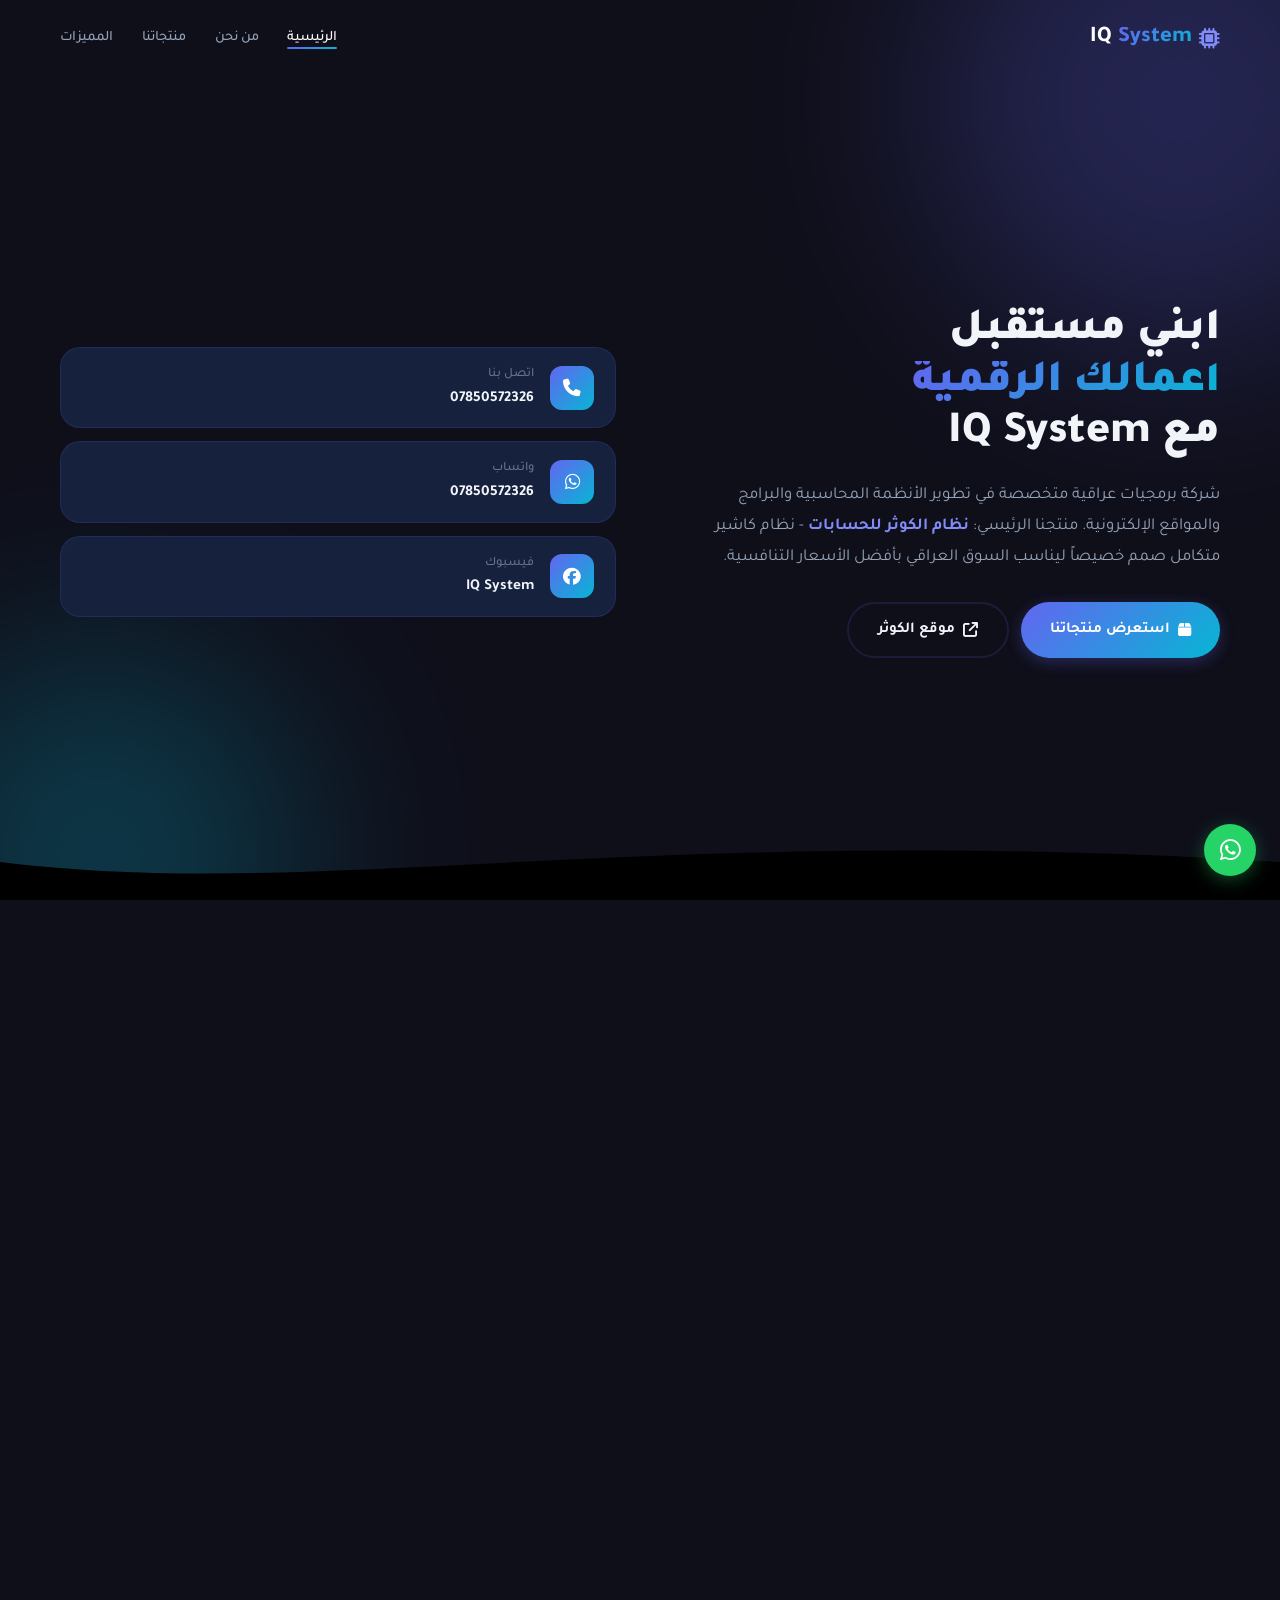
==== index.html @ d5162024 "IQ System - شركة IQ سيستم للبرمجيات | الموقع الرسمي مع SEO متقدم - الصفحة الرئيسية كاملة (HTML/CSS/J" ====
<!DOCTYPE html>
<html lang="ar" dir="rtl">
<head>
    <meta charset="UTF-8">
    <meta http-equiv="X-UA-Compatible" content="IE=edge">
    <meta name="viewport" content="width=device-width, initial-scale=1.0, maximum-scale=5.0, viewport-fit=cover">
    <meta name="theme-color" content="#6366f1">
    <meta name="color-scheme" content="dark">
    <meta name="format-detection" content="telephone=no">
    <meta name="msapplication-TileColor" content="#6366f1">

    <!-- Primary SEO Meta -->
    <title>IQ System - شركة IQ سيستم للبرمجيات | نظام الكوثر للحسابات - أقوى شركة برمجيات في العراق</title>
    <meta name="description" content="IQ System شركة برمجيات عراقية رائدة متخصصة في نظام الكوثر للحسابات - نظام كاشير POS متكامل لإدارة المبيعات والمخازن والحسابات. تصميم مواقع وتطبيقات جوال وأنظمة ERP سحابية بأسعار تنافسية في العراق.">
    <meta name="keywords" content="IQ System, IQ سيستم, نظام الكوثر, الكوثر للحسابات, نظام كاشير, كاشير العراق, برنامج حسابات, برنامج محاسبي, POS العراق, نقاط بيع, شركة برمجيات عراقية, تصميم مواقع العراق, تطبيقات جوال, ERP, نظام مخازن, نظام مبيعات, بغداد, العراق">
    <meta name="author" content="IQ System">
    <meta name="robots" content="index, follow, max-image-preview:large, max-snippet:-1, max-video-preview:-1">
    <meta name="googlebot" content="index, follow, max-snippet:-1, max-image-preview:large, max-video-preview:-1">
    <meta name="bingbot" content="index, follow, max-snippet:-1, max-image-preview:large">
    <meta name="revisit-after" content="7 days">
    <meta name="rating" content="General">
    <meta name="language" content="Arabic">
    <meta name="geo.region" content="IQ-BG">
    <meta name="geo.placename" content="Baghdad">
    <meta name="geo.position" content="33.3152;44.3661">
    <meta name="ICBM" content="33.3152, 44.3661">

    <!-- Canonical & Alternates -->
    <link rel="canonical" href="https://iqsystem.iq/">
    <link rel="alternate" hreflang="ar" href="https://iqsystem.iq/">
    <link rel="alternate" hreflang="ar-IQ" href="https://iqsystem.iq/">
    <link rel="alternate" hreflang="x-default" href="https://iqsystem.iq/">

    <!-- Open Graph / Facebook -->
    <meta property="og:type" content="website">
    <meta property="og:url" content="https://iqsystem.iq/">
    <meta property="og:title" content="IQ System - أقوى شركة برمجيات في العراق | نظام الكوثر للحسابات">
    <meta property="og:description" content="IQ System شركة برمجيات عراقية رائدة. نقدم نظام الكوثر للحسابات - نظام كاشير POS متكامل، تصميم مواقع، تطبيقات جوال، أنظمة ERP سحابية بأفضل الأسعار في العراق.">
    <meta property="og:image" content="https://iqsystem.iq/og-image.jpg">
    <meta property="og:image:width" content="1200">
    <meta property="og:image:height" content="630">
    <meta property="og:image:alt" content="IQ System - شركة برمجيات عراقية | نظام الكوثر للحسابات">
    <meta property="og:image:type" content="image/jpeg">
    <meta property="og:site_name" content="IQ System">
    <meta property="og:locale" content="ar_AR">
    <meta property="og:locale:alternate" content="en_US">
    <meta property="article:publisher" content="https://www.facebook.com/profile.php?id=61586083632353">
    <meta property="fb:app_id" content="61586083632353">

    <!-- Twitter Card -->
    <meta name="twitter:card" content="summary_large_image">
    <meta name="twitter:site" content="@IQSystemIQ">
    <meta name="twitter:creator" content="@IQSystemIQ">
    <meta name="twitter:title" content="IQ System - أقوى شركة برمجيات في العراق | نظام الكوثر">
    <meta name="twitter:description" content="IQ System - نظام الكوثر للحسابات، كاشير POS، تصميم مواقع، تطبيقات جوال، ERP سحابية. أفضل الأسعار في العراق.">
    <meta name="twitter:image" content="https://iqsystem.iq/og-image.jpg">
    <meta name="twitter:image:alt" content="IQ System - شركة برمجيات عراقية">

    <!-- Favicon -->
    <link rel="icon" type="image/svg+xml" href="data:image/svg+xml,%3Csvg xmlns='http://www.w3.org/2000/svg' viewBox='0 0 100 100'%3E%3Crect width='100' height='100' rx='20' fill='%236366f1'/%3E%3Ctext x='50' y='68' text-anchor='middle' fill='white' font-family='sans-serif' font-weight='bold' font-size='50'%3EIQ%3C/text%3E%3C/svg%3E">
    <link rel="apple-touch-icon" sizes="180x180" href="data:image/svg+xml,%3Csvg xmlns='http://www.w3.org/2000/svg' viewBox='0 0 100 100'%3E%3Crect width='100' height='100' rx='20' fill='%236366f1'/%3E%3Ctext x='50' y='68' text-anchor='middle' fill='white' font-family='sans-serif' font-weight='bold' font-size='50'%3EIQ%3C/text%3E%3C/svg%3E">
    <link rel="mask-icon" href="data:image/svg+xml,%3Csvg xmlns='http://www.w3.org/2000/svg' viewBox='0 0 100 100'%3E%3Crect width='100' height='100' rx='20' fill='%236366f1'/%3E%3Ctext x='50' y='68' text-anchor='middle' fill='white' font-family='sans-serif' font-weight='bold' font-size='50'%3EIQ%3C/text%3E%3C/svg%3E" color="#6366f1">

    <!-- Web App Manifest -->
    <link rel="manifest" href="/manifest.json">

    <!-- DNS Prefetch & Preconnect -->
    <link rel="dns-prefetch" href="//fonts.googleapis.com">
    <link rel="dns-prefetch" href="//fonts.gstatic.com">
    <link rel="dns-prefetch" href="//cdnjs.cloudflare.com">
    <link rel="dns-prefetch" href="//al-kother.netlify.app">
    <link rel="preconnect" href="https://fonts.googleapis.com">
    <link rel="preconnect" href="https://fonts.gstatic.com" crossorigin>
    <link rel="preconnect" href="https://cdnjs.cloudflare.com" crossorigin>

    <!-- Stylesheets -->
    <link rel="stylesheet" href="style.css">
    <link rel="preload" as="style" href="https://fonts.googleapis.com/css2?family=Tajawal:wght@400;500;700;800;900&display=swap" onload="this.onload=null;this.rel='stylesheet'">
    <noscript><link href="https://fonts.googleapis.com/css2?family=Tajawal:wght@400;500;700;800;900&display=swap" rel="stylesheet"></noscript>
    <link rel="stylesheet" href="https://cdnjs.cloudflare.com/ajax/libs/font-awesome/6.5.1/css/all.min.css" media="print" onload="this.media='all';this.onload=null">
    <noscript><link rel="stylesheet" href="https://cdnjs.cloudflare.com/ajax/libs/font-awesome/6.5.1/css/all.min.css"></noscript>

    <!-- JSON-LD Structured Data -->
    <script type="application/ld+json">
    {
      "@context": "https://schema.org",
      "@graph": [
        {
          "@type": "Organization",
          "@id": "https://iqsystem.iq/#organization",
          "name": "IQ System",
          "alternateName": ["IQ سيستم", "IQ System Iraq"],
          "url": "https://iqsystem.iq/",
          "logo": {
            "@type": "ImageObject",
            "url": "https://iqsystem.iq/logo.png",
            "width": 512,
            "height": 512
          },
          "description": "شركة برمجيات عراقية رائدة متخصصة في نظام الكوثر للحسابات - نظام كاشير POS متكامل وتصميم المواقع والتطبيقات وأنظمة ERP السحابية.",
          "foundingDate": "2016",
          "founders": [{"@type": "Person", "name": "IQ System Team"}],
          "address": {
            "@type": "PostalAddress",
            "addressLocality": "بغداد",
            "addressRegion": "المنصور",
            "addressCountry": "IQ"
          },
          "contactPoint": [
            {
              "@type": "ContactPoint",
              "telephone": "+9647850572326",
              "contactType": "sales",
              "areaServed": "IQ",
              "availableLanguage": ["Arabic"]
            },
            {
              "@type": "ContactPoint",
              "telephone": "+9647850572326",
              "contactType": "customer service",
              "contactOption": "TollFree",
              "areaServed": "IQ",
              "availableLanguage": ["Arabic"]
            },
            {
              "@type": "ContactPoint",
              "telephone": "+9647850572326",
              "contactType": "technical support",
              "areaServed": "IQ",
              "availableLanguage": ["Arabic"],
              "hoursAvailable": {
                "@type": "OpeningHoursSpecification",
                "dayOfWeek": ["Saturday","Sunday","Monday","Tuesday","Wednesday","Thursday"],
                "opens": "00:00",
                "closes": "23:59"
              }
            }
          ],
          "sameAs": [
            "https://www.facebook.com/profile.php?id=61586083632353",
            "https://wa.me/9647850572326",
            "https://al-kother.netlify.app"
          ]
        },
        {
          "@type": "WebSite",
          "@id": "https://iqsystem.iq/#website",
          "url": "https://iqsystem.iq/",
          "name": "IQ System - شركة IQ سيستم للبرمجيات",
          "description": "أقوى شركة برمجيات في العراق - نظام الكوثر للحسابات",
          "publisher": {"@id": "https://iqsystem.iq/#organization"},
          "inLanguage": "ar",
          "potentialAction": {
            "@type": "SearchAction",
            "target": {
              "@type": "EntryPoint",
              "urlTemplate": "https://iqsystem.iq/search?q={search_term_string}"
            },
            "query-input": "required name=search_term_string"
          }
        },
        {
          "@type": "WebPage",
          "@id": "https://iqsystem.iq/#webpage",
          "url": "https://iqsystem.iq/",
          "name": "IQ System - الصفحة الرئيسية | نظام الكوثر للحسابات",
          "description": "الصفحة الرئيسية لشركة IQ System - شركة برمجيات عراقية رائدة تقدم نظام الكوثر للحسابات وخدمات تصميم المواقع والتطبيقات.",
          "inLanguage": "ar",
          "isPartOf": {"@id": "https://iqsystem.iq/#website"},
          "about": {"@id": "https://iqsystem.iq/#organization"},
          "datePublished": "2024-01-01",
          "dateModified": "2026-05-06",
          "breadcrumb": {"@id": "https://iqsystem.iq/#breadcrumb"}
        },
        {
          "@type": "BreadcrumbList",
          "@id": "https://iqsystem.iq/#breadcrumb",
          "itemListElement": [
            {
              "@type": "ListItem",
              "position": 1,
              "name": "الرئيسية",
              "item": "https://iqsystem.iq/"
            }
          ]
        },
        {
          "@type": "SoftwareApplication",
          "@id": "https://iqsystem.iq/#al-kawthar",
          "name": "نظام الكوثر للحسابات",
          "alternateName": ["Al-Kawthar Accounting System", "الكوثر"],
          "applicationCategory": "BusinessApplication",
          "operatingSystem": "Windows, Android, iOS, Web",
          "offers": {
            "@type": "Offer",
            "price": "0",
            "priceCurrency": "USD",
            "description": "اتصل بنا للحصول على عرض سعر مخصص",
            "availability": "https://schema.org/InStock"
          },
          "description": "نظام كاشير POS عملاق ومتكامل لإدارة الحسابات والمبيعات والمشتريات والمخازن. صمم بأحدث التقنيات ليناسب جميع أنواع الأنشطة التجارية في العراق.",
          "url": "https://al-kother.netlify.app",
          "provider": {"@id": "https://iqsystem.iq/#organization"},
          "featureList": [
            "إدارة المبيعات ونقاط البيع POS",
            "إدارة المخازن والمستودعات",
            "الحسابات العامة والأستاذ العام",
            "إدارة المشتريات والموردين",
            "تقارير مالية شاملة وتصدير PDF/Excel",
            "إدارة العملاء والموردين CRM",
            "دعم الباركود والموازين الإلكترونية",
            "العمل بدون إنترنت مع مزامنة تلقائية",
            "دعم الأجهزة اللوحية والكاشير التقليدي",
            "دعم الفروع المتعددة والربط السحابي"
          ]
        },
        {
          "@type": "FAQPage",
          "mainEntity": [
            {
              "@type": "Question",
              "name": "ما هو نظام الكوثر للحسابات؟",
              "acceptedAnswer": {
                "@type": "Answer",
                "text": "نظام الكوثر للحسابات هو نظام كاشير POS عملاق ومتكامل من تطوير شركة IQ System العراقية. يدير المبيعات والمشتريات والمخازن والحسابات العامة مع دعم الباركود والموازين الإلكترونية والعمل بدون إنترنت."
              }
            },
            {
              "@type": "Question",
              "name": "هل نظام الكوثر مناسب للسوق العراقي؟",
              "acceptedAnswer": {
                "@type": "Answer",
                "text": "نعم، نظام الكوثر صمم خصيصاً لتلبية احتياجات السوق العراقي بجميع فئاته وبأسعار تنافسية مناسبة جداً مقارنة بالأنظمة الأخرى. يدعم اللغة العربية بالكامل ويتوافق مع المتطلبات المحاسبية والضريبية في العراق."
              }
            },
            {
              "@type": "Question",
              "name": "هل يمكن استخدام نظام الكوثر بدون إنترنت؟",
              "acceptedAnswer": {
                "@type": "Answer",
                "text": "نعم، نظام الكوثر يعمل بشكل كامل بدون اتصال بالإنترنت. عند توفر الاتصال، تتم المزامنة تلقائياً مع الفروع الأخرى والسحابة لضمان تحديث البيانات بشكل دائم."
              }
            },
            {
              "@type": "Question",
              "name": "ما هي أسعار أنظمة IQ System؟",
              "acceptedAnswer": {
                "@type": "Answer",
                "text": "تتميز IQ System بتقديم أفضل الأسعار التنافسية في السوق العراقي دون مبالغة. للحصول على عرض سعر مخصص يناسب احتياجات عملك، يمكنك التواصل معنا عبر واتساب على الرقم 07850572326."
              }
            },
            {
              "@type": "Question",
              "name": "ما هي الخدمات التي تقدمها IQ System؟",
              "acceptedAnswer": {
                "@type": "Answer",
                "text": "تقدم IQ System: نظام الكوثر للحسابات (كاشير POS)، تصميم وتطوير المواقع الإلكترونية، تطبيقات الجوال (Android و iOS)، الأنظمة السحابية، أنظمة ERP المخصصة للشركات."
              }
            },
            {
              "@type": "Question",
              "name": "هل تقدم IQ System دعماً فنياً؟",
              "acceptedAnswer": {
                "@type": "Answer",
                "text": "نعم، نوفر دعماً فنياً على مدار الساعة طوال أيام الأسبوع. فريق الدعم الفني متواجد لحل أي مشكلة تواجهك. يمكنك التواصل عبر واتساب أو فيسبوك."
              }
            }
          ]
        }
      ]
    }
    </script>

    <!-- Preload Critical Assets -->
    <link rel="preload" as="script" href="script.js">
</head>
<body>

    <!-- Header & Navigation -->
    <header class="header" id="header">
        <nav class="nav container">
            <a href="#" class="nav__logo">
                <i class="fa-solid fa-microchip"></i>
                <span>IQ <span class="text-gradient">System</span></span>
            </a>
            <ul class="nav__list" id="navList">
                <li class="nav__item"><a href="#home" class="nav__link active">الرئيسية</a></li>
                <li class="nav__item"><a href="#about" class="nav__link">من نحن</a></li>
                <li class="nav__item"><a href="#products" class="nav__link">منتجاتنا</a></li>
                <li class="nav__item"><a href="#features" class="nav__link">المميزات</a></li>
            </ul>
            <button class="nav__toggle" id="navToggle" aria-label="القائمة">
                <i class="fa-solid fa-bars"></i>
            </button>
        </nav>
    </header>

    <main>
        <!-- Hero Section -->
        <section class="hero" id="home">
            <div class="hero__bg">
                <div class="hero__glow hero__glow--1"></div>
                <div class="hero__glow hero__glow--2"></div>
            </div>
            <div class="hero__container container">
                <div class="hero__content">
                    <h1 class="hero__title">
                        ابني مستقبل<br>
                        <span class="text-gradient">أعمالك الرقمية</span><br>
                        مع IQ System
                    </h1>
                    <p class="hero__description">
                        شركة برمجيات عراقية متخصصة في تطوير الأنظمة المحاسبية والبرامج والمواقع الإلكترونية.
                        منتجنا الرئيسي: <strong>نظام الكوثر للحسابات</strong> - نظام كاشير متكامل
                        صمم خصيصاً ليناسب السوق العراقي بأفضل الأسعار التنافسية.
                    </p>
                    <div class="hero__btns">
                        <a href="#products" class="btn btn--primary">
                            <i class="fa-solid fa-box"></i> استعرض منتجاتنا
                        </a>
                        <a href="https://al-kother.netlify.app" target="_blank" class="btn btn--outline">
                            <i class="fa-solid fa-arrow-up-right-from-square"></i> موقع الكوثر
                        </a>
                    </div>
                </div>
                <div class="hero__image">
                    <div class="hero__contact-cards">
                        <div class="hero__contact-card">
                            <i class="fa-solid fa-phone"></i>
                            <div>
                                <strong>اتصل بنا</strong>
                                <span>07850572326</span>
                            </div>
                        </div>
                        <div class="hero__contact-card">
                            <i class="fa-brands fa-whatsapp"></i>
                            <div>
                                <strong>واتساب</strong>
                                <span>07850572326</span>
                            </div>
                        </div>
                        <div class="hero__contact-card">
                            <i class="fa-brands fa-facebook"></i>
                            <div>
                                <strong>فيسبوك</strong>
                                <span>IQ System</span>
                            </div>
                        </div>
                    </div>
                </div>
            </div>
            <div class="hero__wave">
                <svg viewBox="0 0 1440 120" preserveAspectRatio="none">
                    <path fill="var(--bg-color)" d="M0,60 C360,120 720,0 1440,60 L1440,120 L0,120 Z"></path>
                </svg>
            </div>
        </section>

        <!-- About Section -->
        <section class="about section" id="about">
            <div class="container">
                <div class="section__header">
                    <span class="section__tag">من نحن</span>
                    <h2 class="section__title">شركة عراقية <span class="text-gradient">بطموح عالمي</span></h2>
                </div>
                <div class="about__grid">
                    <div class="about__card">
                        <div class="about__icon"><i class="fa-solid fa-rocket"></i></div>
                        <h3>رؤيتنا</h3>
                        <p>أن نكون شركة البرمجيات الأولى في العراق، نقدم حلولاً تقنية متطورة تنافس عالمياً وتناسب السوق المحلي.</p>
                    </div>
                    <div class="about__card">
                        <div class="about__icon"><i class="fa-solid fa-bullseye"></i></div>
                        <h3>رسالتنا</h3>
                        <p>تمكين الشركات والمؤسسات العراقية من التحول الرقمي عبر أنظمة برمجية قوية بأسعار منطقية.</p>
                    </div>
                    <div class="about__card">
                        <div class="about__icon"><i class="fa-solid fa-hand-holding-dollar"></i></div>
                        <h3>أسعارنا</h3>
                        <p>نقدم أنظمتنا بأفضل الأسعار التنافسية في السوق العراقي دون مبالغة، لتكون في متناول الجميع.</p>
                    </div>
                </div>
            </div>
        </section>

        <!-- Products Section -->
        <section class="products section" id="products">
            <div class="container">
                <div class="section__header">
                    <span class="section__tag">منتجاتنا</span>
                    <h2 class="section__title">حلول تقنية <span class="text-gradient">متكاملة</span></h2>
                </div>
                <div class="products__grid">
                    <!-- Al-Kawthar Featured -->
                    <div class="product__featured">
                        <div class="product__featured-badge">
                            <i class="fa-solid fa-crown"></i> المنتج الرئيسي
                        </div>
                        <div class="product__featured-content">
                            <div class="product__featured-icon">
                                <i class="fa-solid fa-cash-register"></i>
                            </div>
                            <h3>نظام الكوثر للحسابات</h3>
                            <p class="product__featured-desc">
                                نظام كاشير عملاق ومتكامل لإدارة الحسابات والمبيعات والمشتريات والمخازن.
                                صمم بأحدث التقنيات ليناسب جميع أنواع الأنشطة التجارية في العراق.
                            </p>
                            <a href="https://al-kother.netlify.app" target="_blank" class="btn btn--primary">
                                <i class="fa-solid fa-arrow-up-right-from-square"></i> زيارة موقع الكوثر
                            </a>
                        </div>
                        <div class="product__featured-image">
                            <img src="data:image/svg+xml,%3Csvg xmlns='http://www.w3.org/2000/svg' viewBox='0 0 400 280'%3E%3Crect fill='%231a1a2e' width='400' height='280' rx='16'/%3E%3Crect fill='%2316203e' x='20' y='60' width='360' height='55' rx='12'/%3E%3Ctext fill='%236366f1' x='200' y='95' text-anchor='middle' font-family='sans-serif' font-size='18' font-weight='bold'%3Eالكوثر للحسابات%3C/text%3E%3Crect fill='%2316203e' x='20' y='135' width='360' height='40' rx='10'/%3E%3Ctext fill='%2394a3b8' x='60' y='161' text-anchor='middle' font-family='sans-serif' font-size='13'%3Eنظام مبيعات%3C/text%3E%3Ctext fill='%2322c55e' x='340' y='161' text-anchor='end' font-family='sans-serif' font-size='13'%3E✓ متصل%3C/text%3E%3Crect fill='%2316203e' x='20' y='190' width='360' height='40' rx='10'/%3E%3Ctext fill='%2394a3b8' x='60' y='216' text-anchor='middle' font-family='sans-serif' font-size='13'%3Eإدارة المخازن%3C/text%3E%3Ctext fill='%2322c55e' x='340' y='216' text-anchor='end' font-family='sans-serif' font-size='13'%3E✓ متصل%3C/text%3E%3C/svg%3E" alt="نظام الكوثر" class="product__mockup-img">
                        </div>
                    </div>

                    <div class="product__card">
                        <div class="product__card-icon"><i class="fa-solid fa-globe"></i></div>
                        <h4>تصميم المواقع الإلكترونية</h4>
                        <p>مواقع احترافية متجاوبة، متاجر إلكترونية، مواقع شركات، لوحات تحكم.</p>
                    </div>
                    <div class="product__card">
                        <div class="product__card-icon"><i class="fa-solid fa-mobile-screen"></i></div>
                        <h4>تطبيقات الجوال</h4>
                        <p>تطبيقات أندرويد و iOS أصلية ومتجاوبة تلبي كافة احتياجات عملك.</p>
                    </div>
                    <div class="product__card">
                        <div class="product__card-icon"><i class="fa-solid fa-cloud"></i></div>
                        <h4>الأنظمة السحابية</h4>
                        <p>حلول سحابية متكاملة مع لوحات تحكم وإمكانية الوصول من أي مكان.</p>
                    </div>
                    <div class="product__card">
                        <div class="product__card-icon"><i class="fa-solid fa-gears"></i></div>
                        <h4>أنظمة ERP مخصصة</h4>
                        <p>أنظمة تخطيط موارد المؤسسات مصممة حسب احتياج عملك الخاص.</p>
                    </div>
                </div>
            </div>
        </section>

        <!-- Features Section -->
        <section class="features section" id="features">
            <div class="container">
                <div class="section__header">
                    <span class="section__tag">لماذا تختارنا</span>
                    <h2 class="section__title">ما يميز <span class="text-gradient">IQ System</span></h2>
                </div>
                <div class="features__grid">
                    <div class="feature__item">
                        <i class="fa-solid fa-tag"></i>
                        <h4>أسعار تنافسية</h4>
                        <p>نقدم أفضل الأسعار في السوق العراقي بدون مبالغة، لأننا نؤمن أن التكنولوجيا للجميع.</p>
                    </div>
                    <div class="feature__item">
                        <i class="fa-solid fa-headset"></i>
                        <h4>دعم فني 24/7</h4>
                        <p>فريق دعم فني متواجد على مدار الساعة لحل أي مشكلة تواجهك.</p>
                    </div>
                    <div class="feature__item">
                        <i class="fa-solid fa-code"></i>
                        <h4>تطوير مخصص</h4>
                        <p>نطور أنظمة مخصصة حسب احتياجات عملك الخاصة، لا قوالب جاهزة.</p>
                    </div>
                    <div class="feature__item">
                        <i class="fa-solid fa-database"></i>
                        <h4>أمان عالي</h4>
                        <p>نسخ احتياطي تلقائي، تشفير البيانات، وحماية كاملة لمعلومات عملك.</p>
                    </div>
                    <div class="feature__item">
                        <i class="fa-solid fa-sync"></i>
                        <h4>تحديثات مستمرة</h4>
                        <p>نطور أنظمتنا باستمرار ونضيف ميزات جديدة بناءً على احتياجات السوق.</p>
                    </div>
                </div>
            </div>
        </section>
    </main>

    <!-- Footer -->
    <footer class="footer">
        <div class="container">
            <div class="footer__grid">
                <div class="footer__brand">
                    <a href="#" class="footer__logo">
                        <i class="fa-solid fa-microchip"></i> IQ <span class="text-gradient">System</span>
                    </a>
                    <p>شركة عراقية رائدة في تطوير البرمجيات والأنظمة المحاسبية.</p>
                    <div class="footer__social">
                        <a href="https://www.facebook.com/profile.php?id=61586083632353&locale" target="_blank" aria-label="فيسبوك">
                            <i class="fa-brands fa-facebook"></i>
                        </a>
                        <a href="https://wa.me/9647850572326" target="_blank" aria-label="واتساب">
                            <i class="fa-brands fa-whatsapp"></i>
                        </a>
                    </div>
                </div>
                <div class="footer__contact">
                    <h4>تواصل معنا</h4>
                    <ul>
                        <li><i class="fa-solid fa-phone"></i> 07850572326</li>
                        <li><i class="fa-brands fa-whatsapp"></i> 07850572326</li>
                        <li><i class="fa-brands fa-facebook"></i> IQ System</li>
                    </ul>
                </div>
            </div>
            <div class="footer__bottom">
                <p>&copy; 2026 IQ System. جميع الحقوق محفوظة.</p>
                <a href="/privacy.html">سياسة الخصوصية</a>
            </div>
        </div>
    </footer>

    <!-- Mobile Bottom Navigation -->
    <nav class="mobile-nav" id="mobileNav">
        <div class="mobile-nav__list">
            <div class="mobile-nav__item"><a href="#home" class="active"><i class="fa-solid fa-house"></i>الرئيسية</a></div>
            <div class="mobile-nav__item"><a href="#about"><i class="fa-solid fa-circle-info"></i>من نحن</a></div>
            <div class="mobile-nav__item"><a href="#products"><i class="fa-solid fa-box"></i>المنتجات</a></div>
            <div class="mobile-nav__item"><a href="#features"><i class="fa-solid fa-star"></i>المميزات</a></div>
        </div>
    </nav>

    <!-- Floating WhatsApp -->
    <a href="https://wa.me/9647850572326" class="floating-whatsapp" aria-label="تواصل واتساب" target="_blank">
        <i class="fa-brands fa-whatsapp"></i>
    </a>

    <script src="script.js" defer></script>
</body>
</html>
---- style.css ----
@charset "UTF-8";

/* ================= CSS Variables ================= */
:root {
    --p: #6366f1;
    --pd: #4f46e5;
    --pl: #818cf8;
    --s: #06b6d4;
    --a: #f59e0b;
    --bg: #0f0f1a;
    --bg2: #1a1a2e;
    --bgc: #16213e;
    --t1: #f1f5f9;
    --t2: #94a3b8;
    --t3: #64748b;
    --bd: rgba(99,102,241,0.15);
    --bdl: rgba(148,163,184,0.08);
    --gr: linear-gradient(135deg, #6366f1, #06b6d4);
    --r: 12px;
    --rl: 20px;
    --rx: 28px;
    --e: 0.25s ease;
    --mw: 1200px;
}

/* ================= Reset & Base ================= */
*,*::before,*::after{margin:0;padding:0;box-sizing:border-box}
html{scroll-behavior:smooth;scroll-padding-top:80px;-webkit-text-size-adjust:100%}
body{
    font-family:'Tajawal',sans-serif;
    background:var(--bg);
    color:var(--t1);
    line-height:1.7;
    overflow-x:hidden;
    -webkit-font-smoothing:antialiased;
}
a{text-decoration:none;color:inherit;-webkit-tap-highlight-color:transparent}
ul{list-style:none}
img{max-width:100%;display:block}
button{cursor:pointer;border:none;background:none;font-family:inherit;touch-action:manipulation}

.container{width:100%;max-width:var(--mw);margin:0 auto;padding:0 1.25rem}
.section{padding:5rem 0;content-visibility:auto;contain-intrinsic-size:500px}
.text-gradient{background:var(--gr);-webkit-background-clip:text;-webkit-text-fill-color:transparent;background-clip:text}

/* ================= Section Header ================= */
.section__header{text-align:center;margin-bottom:3.5rem}
.section__tag{
    display:inline-block;background:var(--bd);color:var(--pl);
    padding:0.35rem 1.1rem;border-radius:50px;font-size:0.85rem;font-weight:500;margin-bottom:0.8rem
}
.section__title{font-size:2rem;font-weight:800;margin-bottom:0.8rem;line-height:1.3}

/* ================= Buttons ================= */
.btn{
    display:inline-flex;align-items:center;gap:0.5rem;
    padding:0.8rem 1.8rem;border-radius:50px;font-weight:600;font-size:0.95rem;
    transition:transform var(--e), box-shadow var(--e);white-space:nowrap;touch-action:manipulation
}
.btn--primary{background:var(--gr);color:#fff;box-shadow:0 4px 15px rgba(99,102,241,0.3)}
.btn--outline{border:2px solid var(--bd);color:var(--t1)}
.btn:active{transform:scale(0.97)}

/* ================= Header ================= */
.header{
    position:fixed;top:0;left:0;width:100%;z-index:1000;
    transition:background var(--e),box-shadow var(--e);padding:0.4rem 0
}
.header.scrolled{
    background:rgba(15,15,26,0.92);-webkit-backdrop-filter:blur(16px);backdrop-filter:blur(16px);
    border-bottom:1px solid var(--bd);box-shadow:0 4px 20px rgba(0,0,0,0.3)
}
.nav{display:flex;align-items:center;justify-content:space-between;height:64px}
.nav__logo{display:flex;align-items:center;gap:0.45rem;font-size:1.4rem;font-weight:800;color:#fff}
.nav__logo i{color:var(--pl);font-size:1.3rem}
.nav__list{display:flex;align-items:center;gap:1.8rem}
.nav__link{color:var(--t2);font-weight:500;font-size:0.9rem;transition:color var(--e);position:relative}
.nav__link.active,.nav__link:active{color:#fff}
.nav__link::after{
    content:'';position:absolute;bottom:-4px;right:0;width:0;height:2px;
    background:var(--gr);transition:width 0.3s;border-radius:2px
}
.nav__link.active::after{width:100%}
.nav__toggle{display:none;color:#fff;font-size:1.4rem}

/* ================= Hero ================= */
.hero{
    position:relative;min-height:100vh;display:flex;align-items:center;
    overflow:hidden;padding-top:64px
}
.hero__bg{position:absolute;inset:0;pointer-events:none}
.hero__glow{position:absolute;border-radius:50%;filter:blur(100px);opacity:0.25}
.hero__glow--1{width:500px;height:500px;background:var(--p);top:-150px;right:-150px}
.hero__glow--2{width:400px;height:400px;background:var(--s);bottom:-150px;left:-100px}
.hero__container{display:grid;grid-template-columns:1fr 1fr;gap:3rem;align-items:center;position:relative;z-index:1}
.hero__title{font-size:2.8rem;font-weight:900;line-height:1.15;margin-bottom:1.2rem}
.hero__description{color:var(--t2);font-size:1.05rem;margin-bottom:1.8rem;line-height:1.85;max-width:520px}
.hero__description strong{color:var(--pl);font-weight:700}
.hero__btns{display:flex;gap:0.8rem;flex-wrap:wrap}

/* Hero Contact Cards */
.hero__contact-cards{display:flex;flex-direction:column;gap:0.8rem}
.hero__contact-card{
    display:flex;align-items:center;gap:1rem;
    background:var(--bgc);border:1px solid var(--bd);
    border-radius:var(--rl);padding:1rem 1.3rem;
    transition:transform var(--e),border-color var(--e)
}
.hero__contact-card:active{transform:translateX(-3px);border-color:var(--p)}
.hero__contact-card i{
    width:44px;height:44px;background:var(--gr);border-radius:12px;
    display:flex;align-items:center;justify-content:center;color:#fff;font-size:1.1rem;flex-shrink:0
}
.hero__contact-card strong{display:block;font-size:0.8rem;color:var(--t3);font-weight:500}
.hero__contact-card span{font-size:0.95rem;font-weight:600;direction:ltr;display:block}

.hero__wave{position:absolute;bottom:-2px;left:0;width:100%;line-height:0}
.hero__wave svg{width:100%;height:80px}

/* ================= About ================= */
.about__grid{display:grid;grid-template-columns:repeat(3,1fr);gap:1.5rem}
.about__card{
    background:var(--bgc);border:1px solid var(--bd);
    border-radius:var(--rl);padding:2rem 1.5rem;text-align:center;transition:transform var(--e),border-color var(--e)
}
.about__card:active{transform:translateY(-4px);border-color:var(--p)}
.about__icon{
    width:60px;height:60px;background:var(--gr);border-radius:16px;
    display:flex;align-items:center;justify-content:center;
    margin:0 auto 1.2rem;font-size:1.4rem;color:#fff
}
.about__card h3{font-size:1.2rem;font-weight:700;margin-bottom:0.6rem}
.about__card p{color:var(--t2);font-size:0.9rem;line-height:1.75}

/* ================= Products ================= */
.products__grid{display:grid;grid-template-columns:repeat(2,1fr);gap:1.5rem}
.product__featured{
    grid-column:1/-1;display:grid;grid-template-columns:1fr 1fr;
    gap:2.5rem;background:var(--bgc);border:1px solid var(--bd);
    border-radius:var(--rx);padding:2.5rem;position:relative;overflow:hidden
}
.product__featured::before{
    content:'';position:absolute;top:-50%;right:-50%;width:100%;height:100%;
    background:radial-gradient(circle,rgba(99,102,241,0.06),transparent 70%);pointer-events:none
}
.product__featured-badge{
    position:absolute;top:1.2rem;right:1.2rem;
    background:linear-gradient(135deg,#f59e0b,#ef4444);color:#fff;
    padding:0.35rem 1rem;border-radius:50px;font-size:0.8rem;font-weight:600;
    display:flex;align-items:center;gap:0.35rem
}
.product__featured-icon{
    width:56px;height:56px;background:var(--gr);border-radius:14px;
    display:flex;align-items:center;justify-content:center;
    font-size:1.4rem;color:#fff;margin-bottom:1.2rem
}
.product__featured-content h3{font-size:1.6rem;font-weight:800;margin-bottom:0.8rem}
.product__featured-desc{color:var(--t2);margin-bottom:1.5rem;line-height:1.85}
.product__mockup-img{width:100%;border-radius:var(--rl);border:1px solid var(--bd)}
.product__card{
    background:var(--bgc);border:1px solid var(--bd);
    border-radius:var(--rl);padding:1.8rem 1.5rem;transition:transform var(--e),border-color var(--e);text-align:center
}
.product__card:active{transform:translateY(-3px);border-color:var(--p)}
.product__card-icon{
    width:52px;height:52px;background:var(--gr);border-radius:12px;
    display:flex;align-items:center;justify-content:center;
    margin:0 auto 1rem;font-size:1.3rem;color:#fff
}
.product__card h4{font-size:1.05rem;font-weight:700;margin-bottom:0.5rem}
.product__card p{color:var(--t2);font-size:0.85rem;line-height:1.65}

/* ================= Features ================= */
.features__grid{display:grid;grid-template-columns:repeat(3,1fr);gap:1.5rem}
.feature__item{
    background:var(--bgc);border:1px solid var(--bd);
    border-radius:var(--rl);padding:1.8rem 1.3rem;text-align:center;transition:transform var(--e),border-color var(--e)
}
.feature__item:active{transform:translateY(-3px);border-color:var(--p)}
.feature__item i{
    font-size:1.8rem;margin-bottom:0.8rem;
    background:var(--gr);-webkit-background-clip:text;-webkit-text-fill-color:transparent;background-clip:text
}
.feature__item h4{font-size:1.05rem;font-weight:700;margin-bottom:0.5rem}
.feature__item p{color:var(--t2);font-size:0.85rem;line-height:1.65}

/* ================= Footer ================= */
.footer{background:var(--bg2);padding:3rem 0 1.2rem;border-top:1px solid var(--bd)}
.footer__grid{display:grid;grid-template-columns:2fr 1fr;gap:2.5rem;margin-bottom:2.5rem}
.footer__logo{display:flex;align-items:center;gap:0.45rem;font-size:1.3rem;font-weight:800;color:#fff;margin-bottom:0.8rem}
.footer__brand p{color:var(--t2);font-size:0.85rem;line-height:1.75;margin-bottom:1rem}
.footer__social{display:flex;gap:0.7rem}
.footer__social a{
    width:40px;height:40px;background:var(--bd);border-radius:50%;
    display:flex;align-items:center;justify-content:center;
    color:var(--t2);font-size:1.05rem;transition:background var(--e),color var(--e),transform var(--e)
}
.footer__social a:active{background:var(--gr);color:#fff;transform:scale(0.95)}
.footer__contact h4{font-size:1rem;font-weight:700;margin-bottom:1rem;color:#fff}
.footer__contact ul{display:flex;flex-direction:column;gap:0.7rem}
.footer__contact li{color:var(--t2);font-size:0.85rem;display:flex;align-items:center;gap:0.5rem;direction:ltr}
.footer__contact li i{color:var(--pl);width:18px;text-align:center}
.footer__bottom{
    display:flex;justify-content:center;align-items:center;
    padding-top:1.2rem;border-top:1px solid var(--bdl);font-size:0.8rem;color:var(--t3)
}

/* ================= Floating WhatsApp ================= */
.floating-whatsapp{
    position:fixed;bottom:1.5rem;right:1.5rem;
    width:52px;height:52px;background:#25D366;color:#fff;
    border-radius:50%;display:flex;align-items:center;justify-content:center;
    font-size:1.5rem;box-shadow:0 4px 18px rgba(37,211,102,0.35);
    z-index:999;transition:transform var(--e);animation:pulse-wa 2s infinite;touch-action:manipulation
}
.floating-whatsapp:active{transform:scale(0.92)}
@keyframes pulse-wa{0%,100%{box-shadow:0 4px 18px rgba(37,211,102,0.35)}50%{box-shadow:0 4px 30px rgba(37,211,102,0.6)}}

/* ================= Mobile Bottom Navigation ================= */
.mobile-nav{
    display:none;position:fixed;bottom:0;left:0;width:100%;
    background:rgba(15,15,26,0.96);-webkit-backdrop-filter:blur(16px);backdrop-filter:blur(16px);
    border-top:1px solid var(--bd);z-index:1000;padding:0.4rem 0 0.15rem;will-change:transform
}
.mobile-nav__list{display:flex;justify-content:space-around;align-items:center}
.mobile-nav__item a{
    display:flex;flex-direction:column;align-items:center;gap:0.2rem;
    color:var(--t3);font-size:0.65rem;font-weight:600;transition:color var(--e);touch-action:manipulation
}
.mobile-nav__item a i{font-size:1.15rem}
.mobile-nav__item a.active{color:var(--pl)}

/* ================= RESPONSIVE ================= */

/* Tablet: 769-1024px */
@media (max-width:1024px){
    .hero__container{grid-template-columns:1fr;text-align:center}
    .hero__description{max-width:100%}
    .hero__btns{justify-content:center}
    .hero__contact-cards{flex-direction:row;flex-wrap:wrap;justify-content:center}
    .hero__contact-card{flex:1 1 180px;min-width:160px;justify-content:center}
    .features__grid{grid-template-columns:repeat(2,1fr)}
    .about__grid{grid-template-columns:repeat(2,1fr)}
    .about__card:last-child{grid-column:1/-1;max-width:400px;justify-self:center;width:100%}
}

/* Mobile: up to 768px */
@media (max-width:768px){
    .container{padding:0 1rem}
    .section{padding:3.5rem 0;contain-intrinsic-size:400px}
    .section__header{margin-bottom:2.5rem}
    .section__title{font-size:1.6rem}
    .section__tag{font-size:0.8rem;padding:0.3rem 1rem}

    /* Header off, mobile nav on */
    .header{display:none}
    .mobile-nav{display:block}

    /* Hero */
    .hero{min-height:auto;padding:4.5rem 0 2.5rem}
    .hero__title{font-size:1.8rem}
    .hero__description{font-size:0.9rem}
    .hero__btns{flex-direction:column;align-items:stretch}
    .hero__btns .btn{justify-content:center}
    .hero__contact-cards{flex-direction:column;gap:0.6rem}
    .hero__contact-card{justify-content:flex-start;padding:0.9rem 1.1rem;min-width:0;flex:1}
    .hero__contact-card i{width:40px;height:40px;font-size:1rem}
    .hero__contact-card strong{font-size:0.75rem}
    .hero__contact-card span{font-size:0.85rem}
    .hero__wave svg{height:50px}
    .hero__glow--1{width:250px;height:250px;top:-80px;right:-80px}
    .hero__glow--2{width:200px;height:200px;bottom:-80px;left:-50px}

    /* About */
    .about__grid{grid-template-columns:1fr;gap:1rem}
    .about__card{padding:1.5rem 1.2rem}
    .about__card:last-child{max-width:100%}
    .about__icon{width:50px;height:50px;font-size:1.2rem;margin-bottom:1rem}

    /* Products */
    .products__grid{grid-template-columns:repeat(2,1fr);gap:1rem}
    .product__featured{grid-template-columns:1fr;padding:1.5rem 1.2rem;gap:1.2rem}
    .product__featured-badge{position:static;margin-bottom:0.8rem;display:inline-flex}
    .product__featured-content h3{font-size:1.3rem}
    .product__featured-icon{width:48px;height:48px;font-size:1.2rem}
    .product__featured-desc{font-size:0.9rem}
    .product__card{padding:1.3rem 1rem}
    .product__card-icon{width:44px;height:44px;font-size:1.15rem;margin-bottom:0.8rem}
    .product__card h4{font-size:0.95rem}
    .product__card p{font-size:0.78rem}

    /* Features - ALWAYS 2 per row */
    .features__grid{grid-template-columns:1fr 1fr;gap:0.7rem}
    .feature__item{padding:1.2rem 0.8rem}
    .feature__item i{font-size:1.4rem;margin-bottom:0.5rem}
    .feature__item h4{font-size:0.9rem;margin-bottom:0.3rem}
    .feature__item p{font-size:0.75rem;line-height:1.5}

    /* Footer */
    .footer{padding:2rem 0 4.5rem}
    .footer__grid{grid-template-columns:1fr;gap:1.5rem;margin-bottom:1.5rem}
    .footer__brand{text-align:center}
    .footer__social{justify-content:center}

    .floating-whatsapp{bottom:4.5rem;right:1rem;width:46px;height:46px;font-size:1.3rem}
}

/* Small Mobile: up to 380px */
@media (max-width:380px){
    .hero__title{font-size:1.5rem}
    .section__title{font-size:1.4rem}
    .hero__contact-card{padding:0.75rem 0.9rem}
    .hero__contact-card i{width:36px;height:36px;font-size:0.9rem}
    .hero__contact-card span{font-size:0.8rem}
    .features__grid{gap:0.5rem}
    .feature__item{padding:1rem 0.6rem}
    .feature__item i{font-size:1.2rem}
    .feature__item h4{font-size:0.82rem}
    .feature__item p{font-size:0.7rem}
    .product__card-icon{width:38px;height:38px;font-size:1rem}
}

/* ================= Scrollbar ================= */
::-webkit-scrollbar{width:6px}
::-webkit-scrollbar-track{background:var(--bg)}
::-webkit-scrollbar-thumb{background:var(--pd);border-radius:3px}

::selection{background:var(--p);color:#fff}
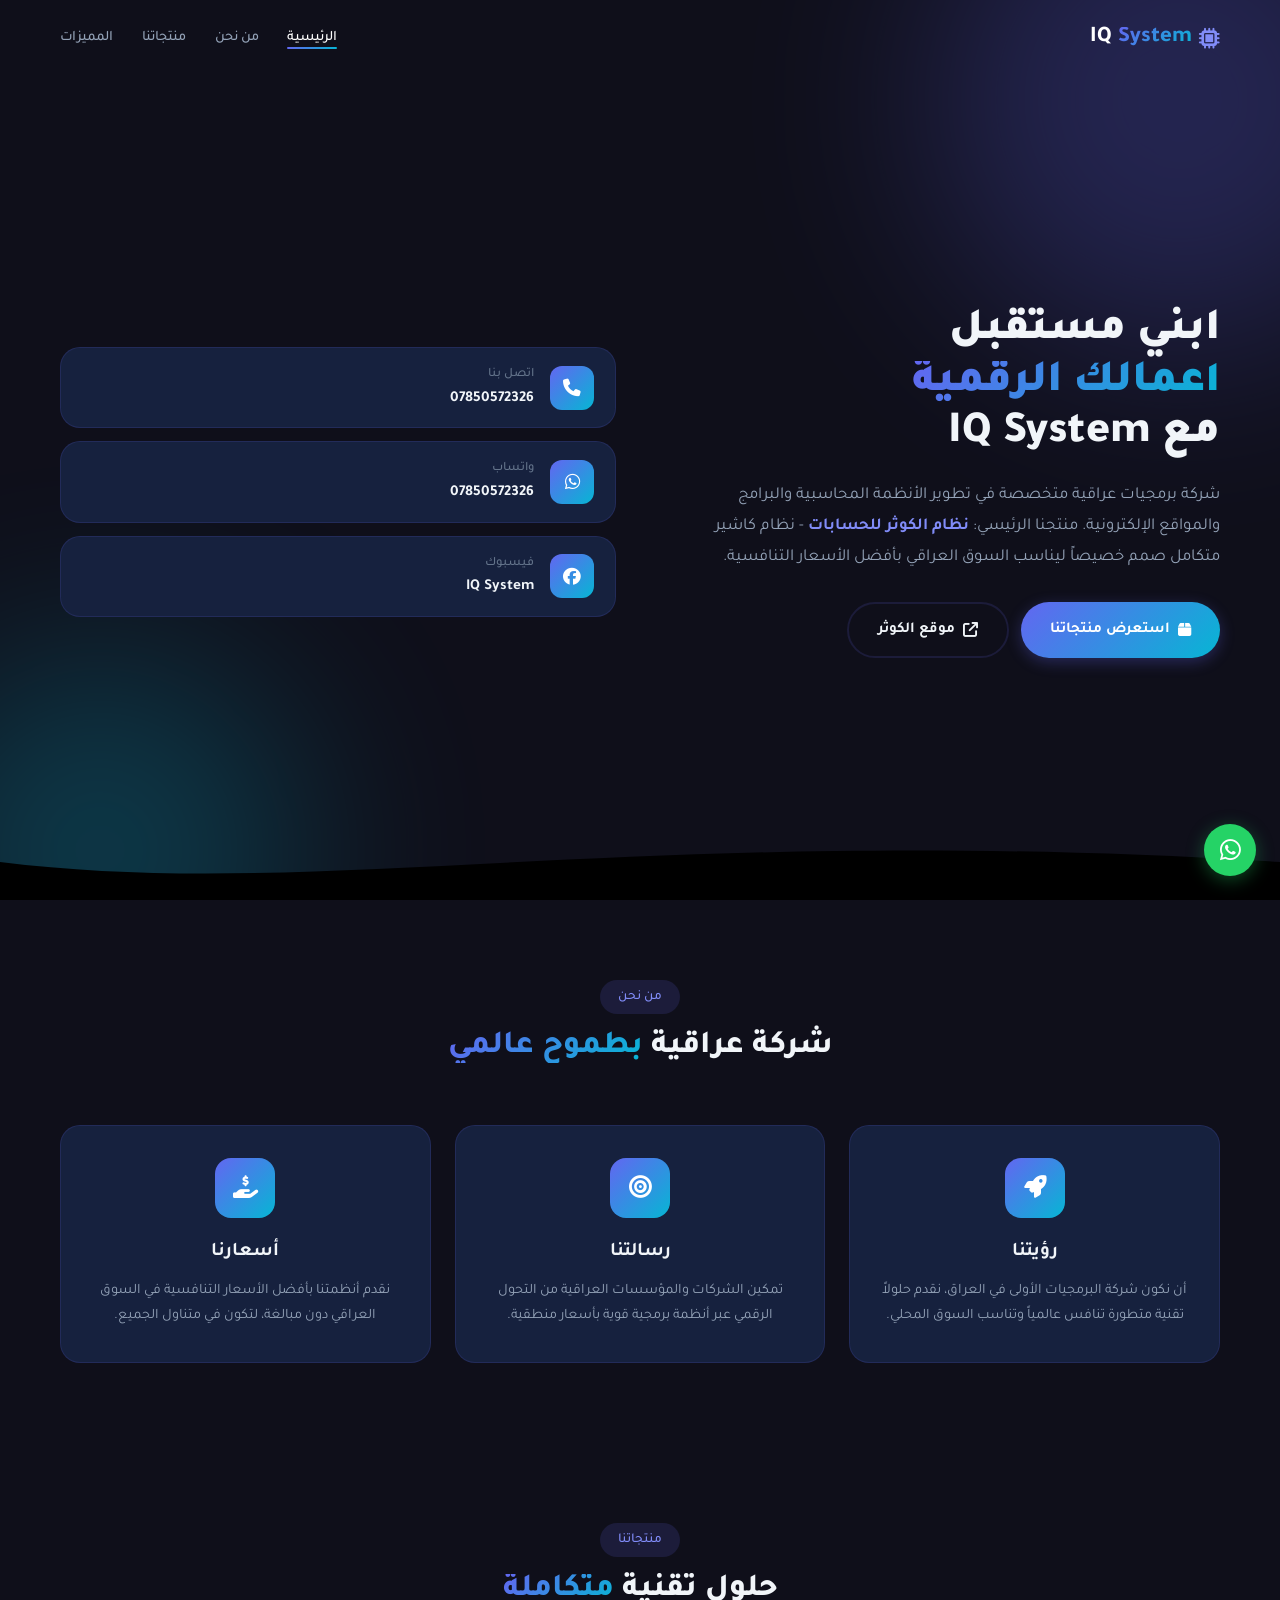
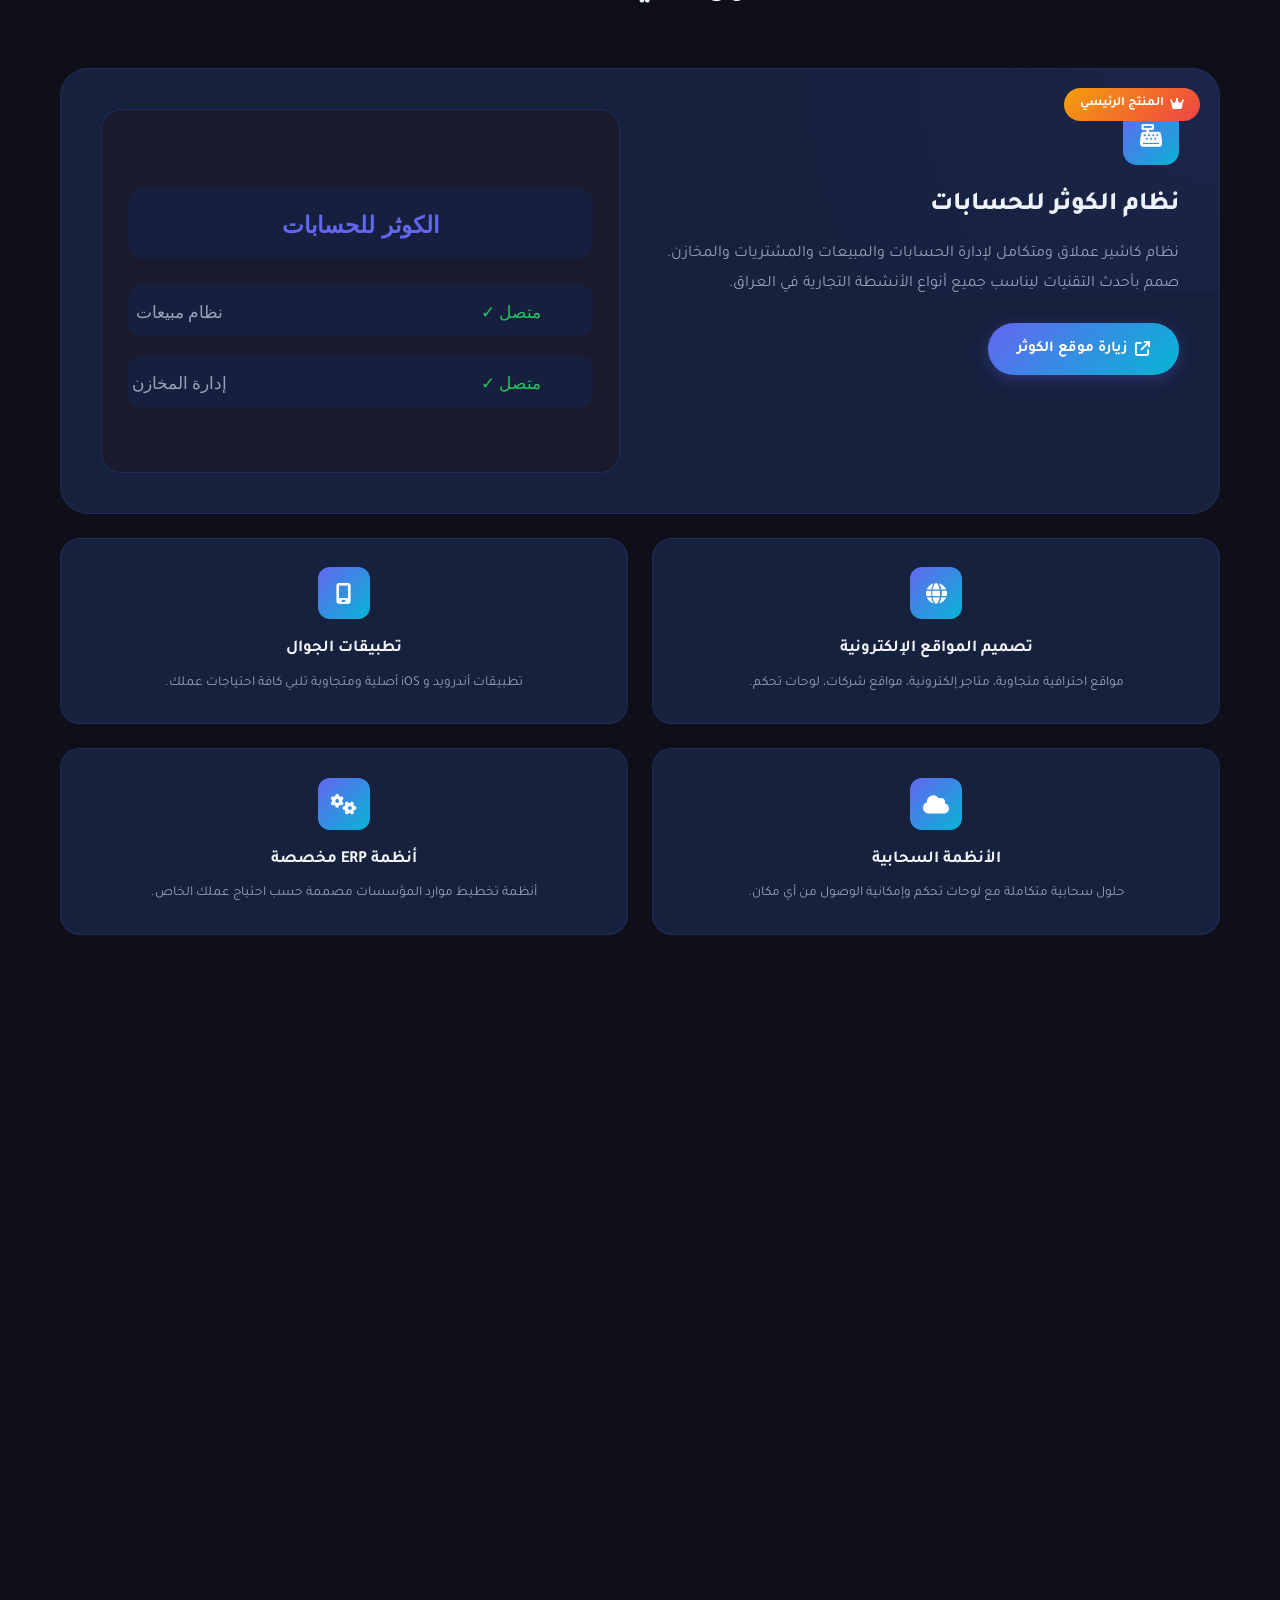
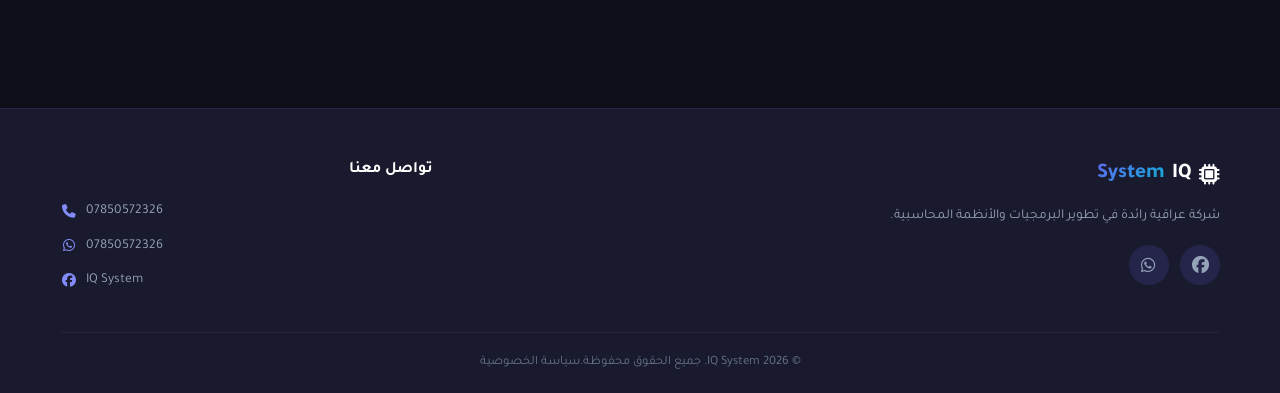
==== commit 8d99029f: "add Google Site Verification meta tag" ====
--- a/index.html
+++ b/index.html
@@ -16,6 +16,7 @@
     <meta name="author" content="IQ System">
     <meta name="robots" content="index, follow, max-image-preview:large, max-snippet:-1, max-video-preview:-1">
     <meta name="googlebot" content="index, follow, max-snippet:-1, max-image-preview:large, max-video-preview:-1">
+    <meta name="google-site-verification" content="DEMgXDqUx9MwmDY4JKuwjLo_JPo9FEeL9NWiMzsI3Eo">
     <meta name="bingbot" content="index, follow, max-snippet:-1, max-image-preview:large">
     <meta name="revisit-after" content="7 days">
     <meta name="rating" content="General">
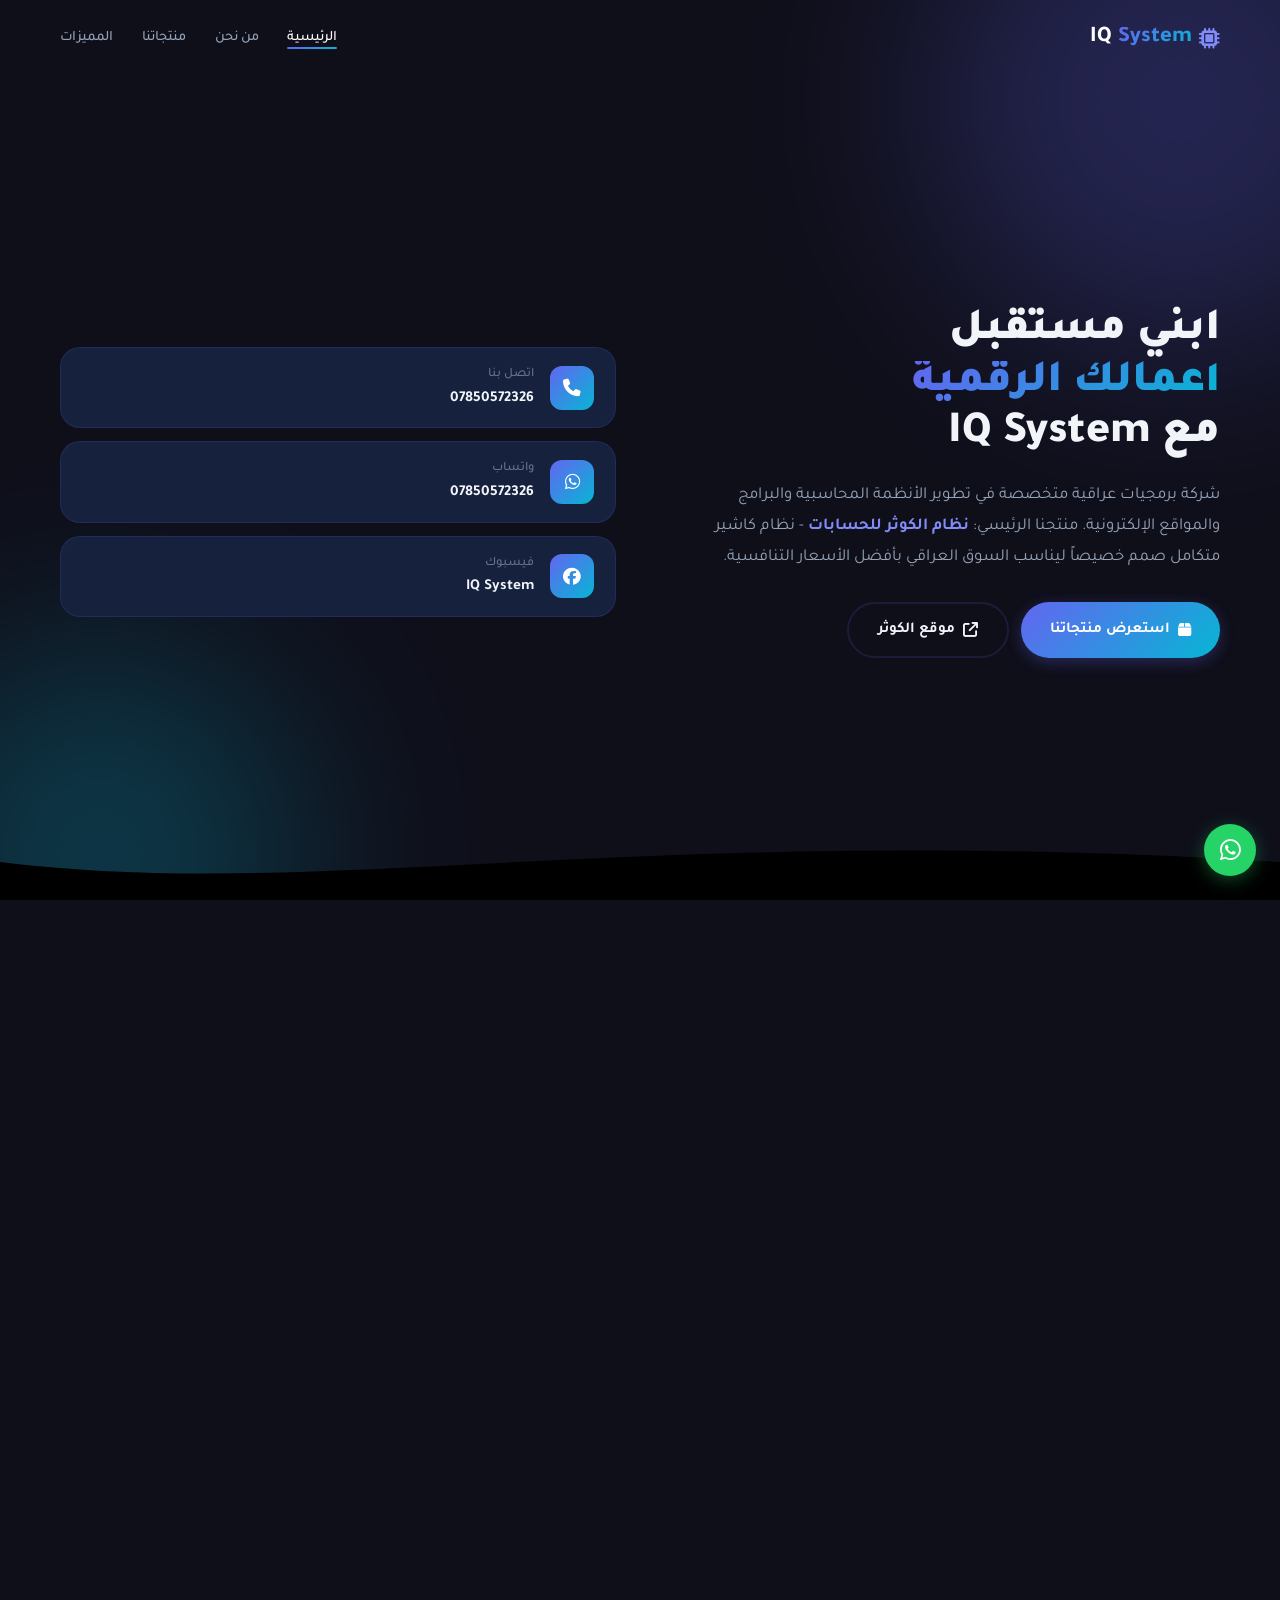
==== commit 313ac5e6: "update Google Site Verification code" ====
--- a/index.html
+++ b/index.html
@@ -16,7 +16,7 @@
     <meta name="author" content="IQ System">
     <meta name="robots" content="index, follow, max-image-preview:large, max-snippet:-1, max-video-preview:-1">
     <meta name="googlebot" content="index, follow, max-snippet:-1, max-image-preview:large, max-video-preview:-1">
-    <meta name="google-site-verification" content="DEMgXDqUx9MwmDY4JKuwjLo_JPo9FEeL9NWiMzsI3Eo">
+    <meta name="google-site-verification" content="jbLJnMgVuty3QRDypL4hg71wzojxGg6FYJcYQxmpgGI">
     <meta name="bingbot" content="index, follow, max-snippet:-1, max-image-preview:large">
     <meta name="revisit-after" content="7 days">
     <meta name="rating" content="General">
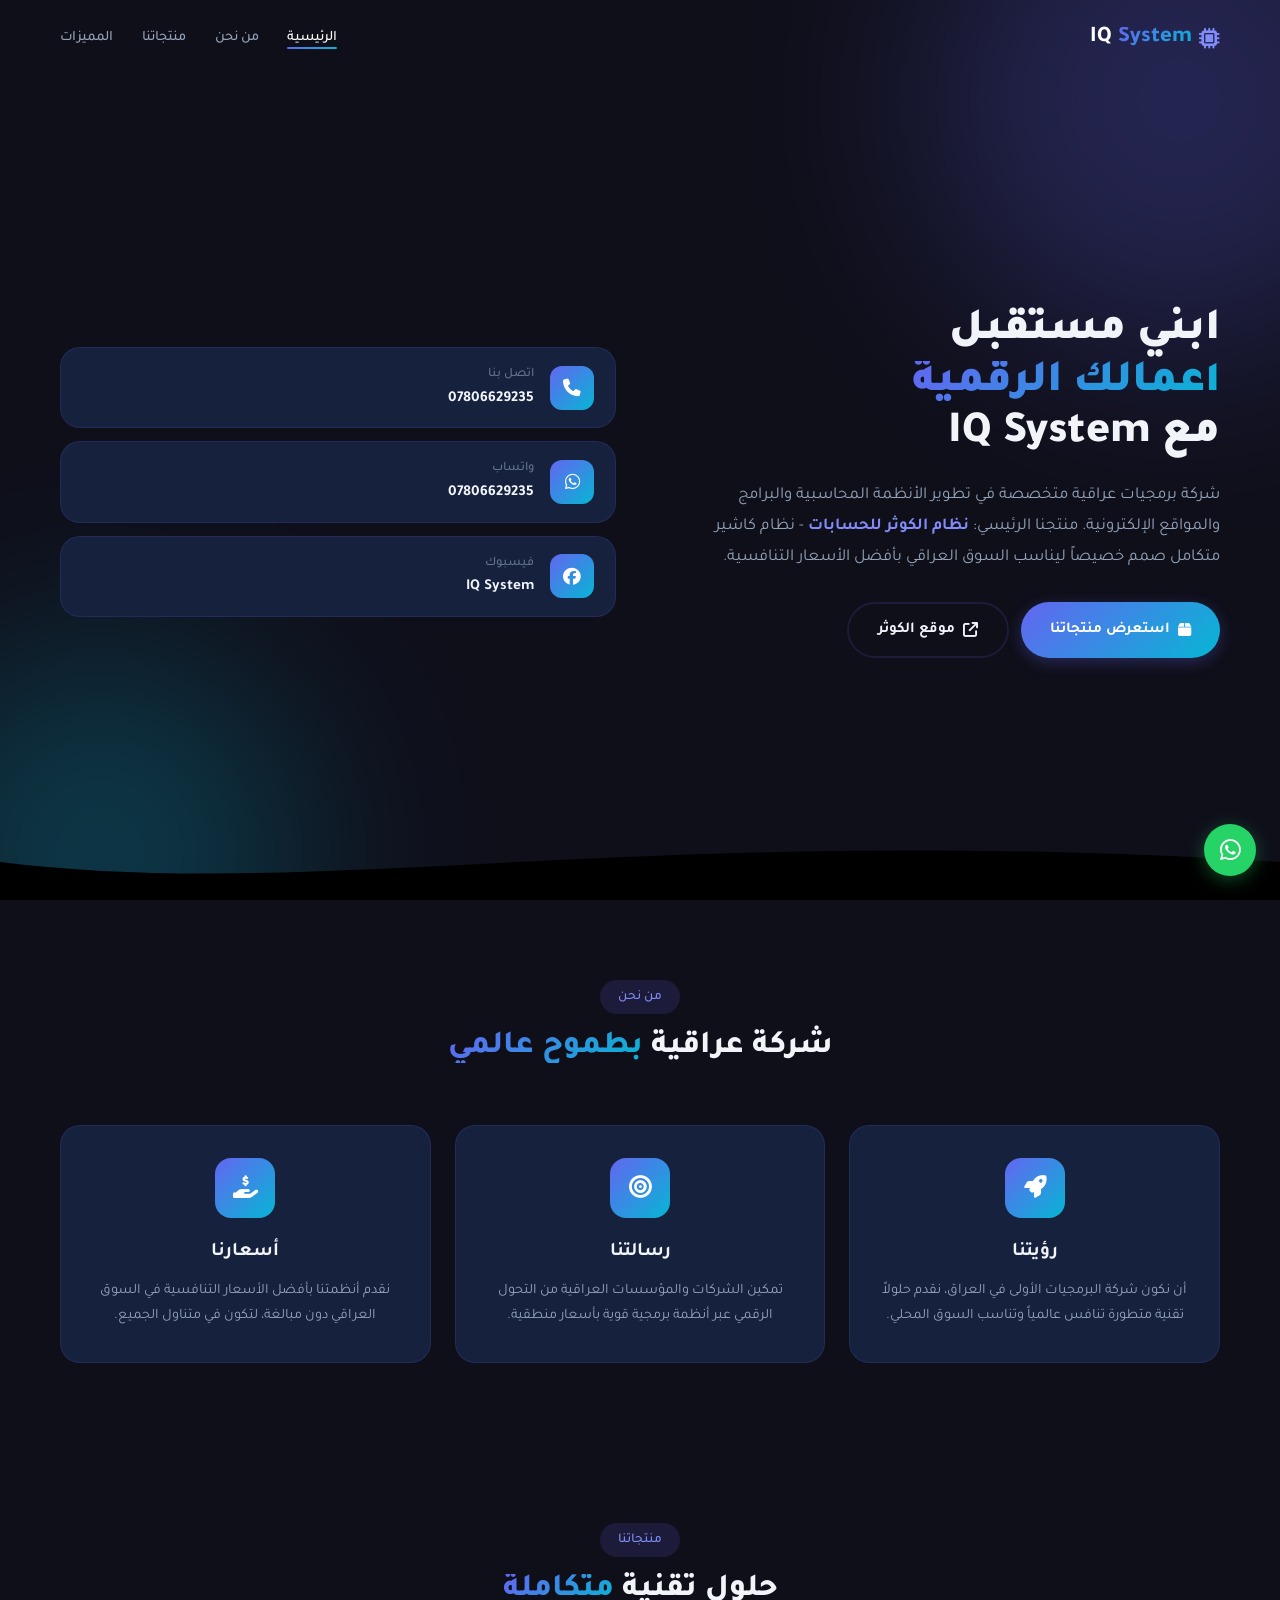
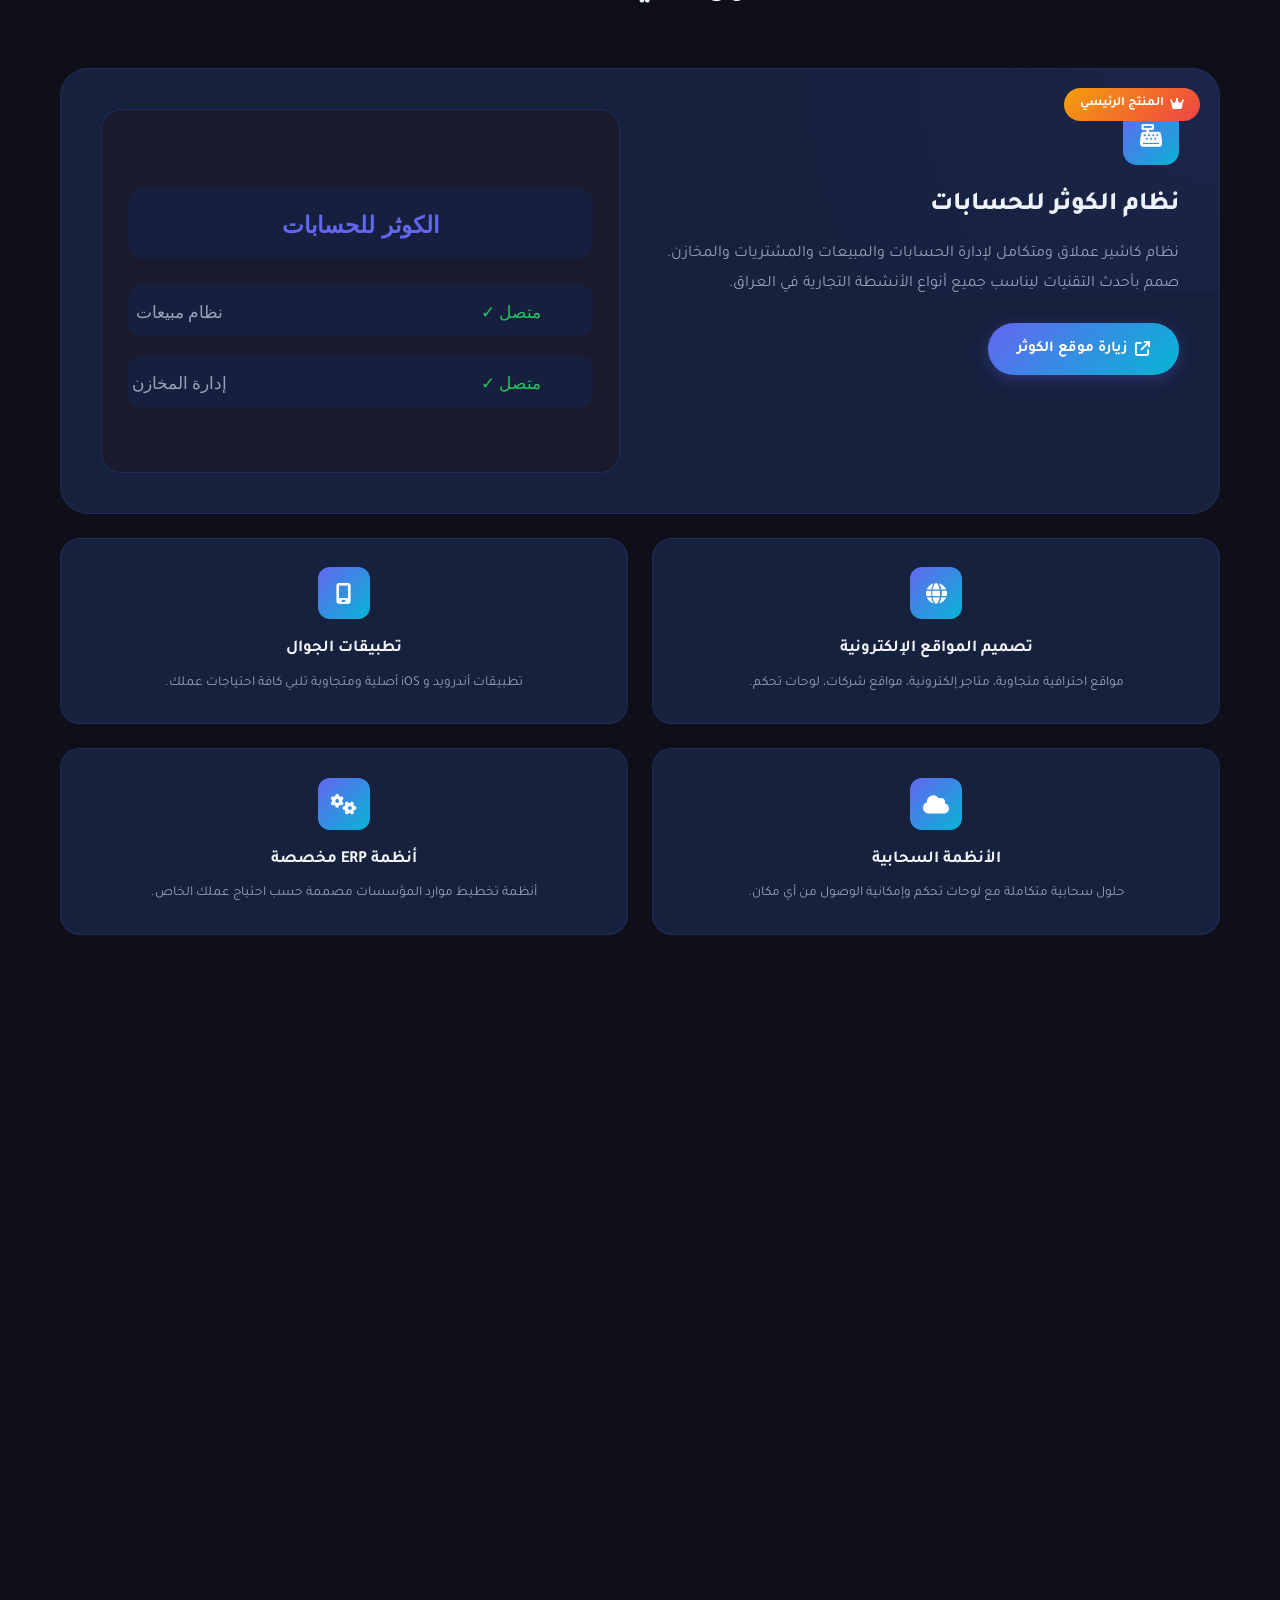
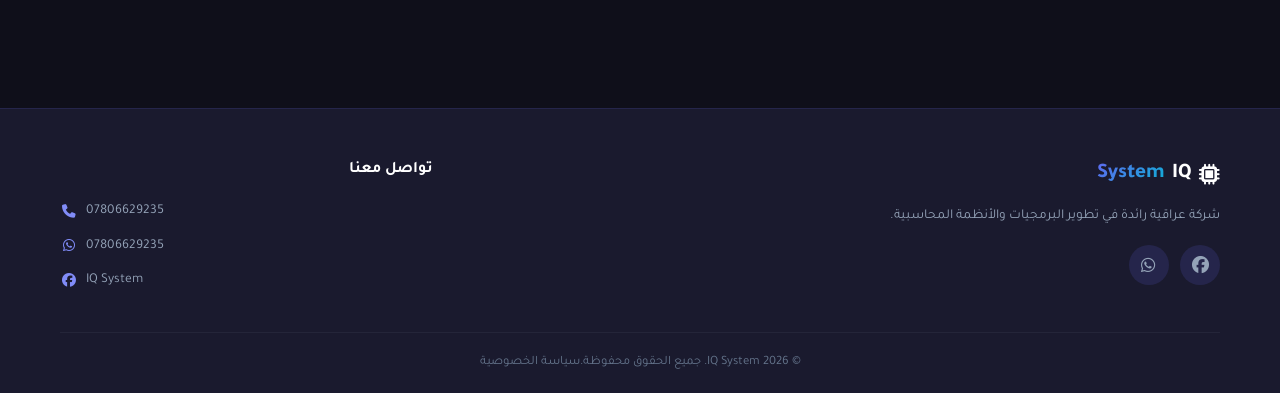
==== commit bd7bcb52: "تحديث رقم الهاتف إلى 07806629235 وإضافة روابط واتساب وفيسبوك" ====
--- a/index.html
+++ b/index.html
@@ -110,14 +110,14 @@
           "contactPoint": [
             {
               "@type": "ContactPoint",
-              "telephone": "+9647850572326",
+              "telephone": "+9647806629235",
               "contactType": "sales",
               "areaServed": "IQ",
               "availableLanguage": ["Arabic"]
             },
             {
               "@type": "ContactPoint",
-              "telephone": "+9647850572326",
+              "telephone": "+9647806629235",
               "contactType": "customer service",
               "contactOption": "TollFree",
               "areaServed": "IQ",
@@ -125,7 +125,7 @@
             },
             {
               "@type": "ContactPoint",
-              "telephone": "+9647850572326",
+              "telephone": "+9647806629235",
               "contactType": "technical support",
               "areaServed": "IQ",
               "availableLanguage": ["Arabic"],
@@ -139,7 +139,7 @@
           ],
           "sameAs": [
             "https://www.facebook.com/profile.php?id=61586083632353",
-            "https://wa.me/9647850572326",
+            "https://wa.me/9647806629235",
             "https://al-kother.netlify.app"
           ]
         },
@@ -247,7 +247,7 @@
               "name": "ما هي أسعار أنظمة IQ System؟",
               "acceptedAnswer": {
                 "@type": "Answer",
-                "text": "تتميز IQ System بتقديم أفضل الأسعار التنافسية في السوق العراقي دون مبالغة. للحصول على عرض سعر مخصص يناسب احتياجات عملك، يمكنك التواصل معنا عبر واتساب على الرقم 07850572326."
+                "text": "تتميز IQ System بتقديم أفضل الأسعار التنافسية في السوق العراقي دون مبالغة. للحصول على عرض سعر مخصص يناسب احتياجات عملك، يمكنك التواصل معنا عبر واتساب على الرقم 07806629235."
               }
             },
             {
@@ -326,27 +326,27 @@
                 </div>
                 <div class="hero__image">
                     <div class="hero__contact-cards">
-                        <div class="hero__contact-card">
+                        <a href="tel:+9647806629235" class="hero__contact-card">
                             <i class="fa-solid fa-phone"></i>
                             <div>
                                 <strong>اتصل بنا</strong>
-                                <span>07850572326</span>
+                                <span>07806629235</span>
                             </div>
-                        </div>
-                        <div class="hero__contact-card">
+                        </a>
+                        <a href="https://wa.me/9647806629235" target="_blank" class="hero__contact-card">
                             <i class="fa-brands fa-whatsapp"></i>
                             <div>
                                 <strong>واتساب</strong>
-                                <span>07850572326</span>
+                                <span>07806629235</span>
                             </div>
-                        </div>
-                        <div class="hero__contact-card">
+                        </a>
+                        <a href="https://www.facebook.com/profile.php?id=61586083632353" target="_blank" class="hero__contact-card">
                             <i class="fa-brands fa-facebook"></i>
                             <div>
                                 <strong>فيسبوك</strong>
                                 <span>IQ System</span>
                             </div>
-                        </div>
+                        </a>
                     </div>
                 </div>
             </div>
@@ -490,7 +490,7 @@
                         <a href="https://www.facebook.com/profile.php?id=61586083632353&locale" target="_blank" aria-label="فيسبوك">
                             <i class="fa-brands fa-facebook"></i>
                         </a>
-                        <a href="https://wa.me/9647850572326" target="_blank" aria-label="واتساب">
+                        <a href="https://wa.me/9647806629235" target="_blank" aria-label="واتساب">
                             <i class="fa-brands fa-whatsapp"></i>
                         </a>
                     </div>
@@ -498,9 +498,9 @@
                 <div class="footer__contact">
                     <h4>تواصل معنا</h4>
                     <ul>
-                        <li><i class="fa-solid fa-phone"></i> 07850572326</li>
-                        <li><i class="fa-brands fa-whatsapp"></i> 07850572326</li>
-                        <li><i class="fa-brands fa-facebook"></i> IQ System</li>
+                        <li><i class="fa-solid fa-phone"></i> <a href="tel:+9647806629235">07806629235</a></li>
+                        <li><i class="fa-brands fa-whatsapp"></i> <a href="https://wa.me/9647806629235" target="_blank">07806629235</a></li>
+                        <li><i class="fa-brands fa-facebook"></i> <a href="https://www.facebook.com/profile.php?id=61586083632353" target="_blank">IQ System</a></li>
                     </ul>
                 </div>
             </div>
@@ -522,7 +522,7 @@
     </nav>
 
     <!-- Floating WhatsApp -->
-    <a href="https://wa.me/9647850572326" class="floating-whatsapp" aria-label="تواصل واتساب" target="_blank">
+    <a href="https://wa.me/9647806629235" class="floating-whatsapp" aria-label="تواصل واتساب" target="_blank">
         <i class="fa-brands fa-whatsapp"></i>
     </a>
 
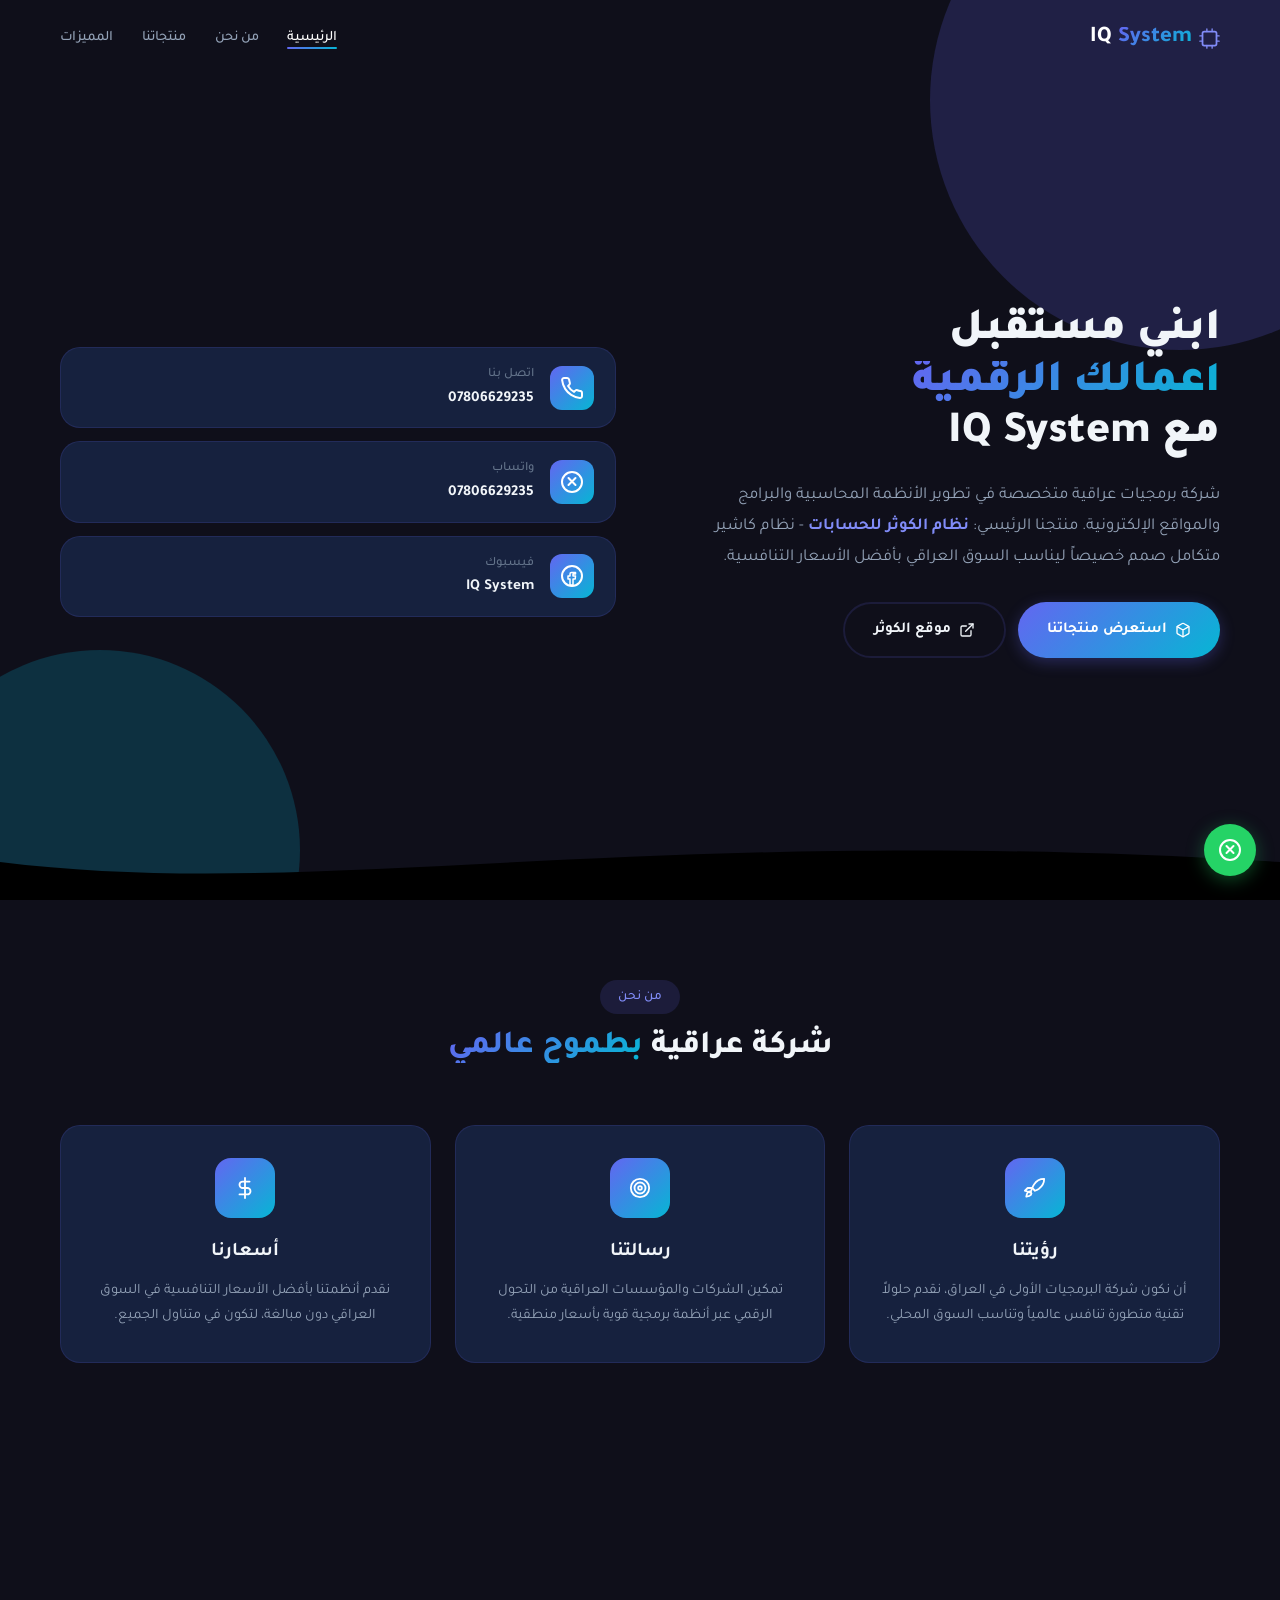
==== commit c6251dce: "تحسين أداء الموقع للأجهزة القديمة: استبدال Font Awesome بأيقونات SVG وإزالة التأثيرات الثقيلة" ====
--- a/index.html
+++ b/index.html
@@ -68,19 +68,13 @@
     <!-- DNS Prefetch & Preconnect -->
     <link rel="dns-prefetch" href="//fonts.googleapis.com">
     <link rel="dns-prefetch" href="//fonts.gstatic.com">
-    <link rel="dns-prefetch" href="//cdnjs.cloudflare.com">
     <link rel="dns-prefetch" href="//al-kother.netlify.app">
     <link rel="preconnect" href="https://fonts.googleapis.com">
     <link rel="preconnect" href="https://fonts.gstatic.com" crossorigin>
-    <link rel="preconnect" href="https://cdnjs.cloudflare.com" crossorigin>
-
     <!-- Stylesheets -->
     <link rel="stylesheet" href="style.css">
     <link rel="preload" as="style" href="https://fonts.googleapis.com/css2?family=Tajawal:wght@400;500;700;800;900&display=swap" onload="this.onload=null;this.rel='stylesheet'">
     <noscript><link href="https://fonts.googleapis.com/css2?family=Tajawal:wght@400;500;700;800;900&display=swap" rel="stylesheet"></noscript>
-    <link rel="stylesheet" href="https://cdnjs.cloudflare.com/ajax/libs/font-awesome/6.5.1/css/all.min.css" media="print" onload="this.media='all';this.onload=null">
-    <noscript><link rel="stylesheet" href="https://cdnjs.cloudflare.com/ajax/libs/font-awesome/6.5.1/css/all.min.css"></noscript>
-
     <!-- JSON-LD Structured Data -->
     <script type="application/ld+json">
     {
@@ -277,11 +271,38 @@
 </head>
 <body>
 
+    <svg xmlns="http://www.w3.org/2000/svg" style="display:none" aria-hidden="true">
+        <symbol id="ic-chip" viewBox="0 0 24 24"><rect width="16" height="16" x="4" y="4" rx="2" fill="none" stroke="currentColor" stroke-width="2"/><path d="M9 1v3m6-3v3M9 20v3m6-3v3M1 9h3m-3 6h3M20 9h3m-3 6h3" stroke="currentColor" stroke-width="1.5" stroke-linecap="round"/></symbol>
+        <symbol id="ic-menu" viewBox="0 0 24 24"><path d="M3 12h18M3 6h18M3 18h18" fill="none" stroke="currentColor" stroke-width="2" stroke-linecap="round"/></symbol>
+        <symbol id="ic-phone" viewBox="0 0 24 24"><path d="M22 16.92v3a2 2 0 01-2.18 2 19.79 19.79 0 01-8.63-3.07 19.5 19.5 0 01-6-6 19.79 19.79 0 01-3.07-8.67A2 2 0 014.11 2h3a2 2 0 012 1.72 12.84 12.84 0 00.7 2.81 2 2 0 01-.45 2.11L8.09 9.91a16 16 0 006 6l1.27-1.27a2 2 0 012.11-.45 12.84 12.84 0 002.81.7A2 2 0 0122 16.92z" fill="none" stroke="currentColor" stroke-width="2" stroke-linecap="round" stroke-linejoin="round"/></symbol>
+        <symbol id="ic-whatsapp" viewBox="0 0 24 24"><circle cx="12" cy="12" r="10" fill="none" stroke="currentColor" stroke-width="2"/><path d="M8.5 8l3.5 3.5-3.5 3.5m7-7L12 11.5 15.5 15" fill="none" stroke="currentColor" stroke-width="2" stroke-linecap="round" stroke-linejoin="round"/></symbol>
+        <symbol id="ic-facebook" viewBox="0 0 24 24"><circle cx="12" cy="12" r="10" fill="none" stroke="currentColor" stroke-width="2"/><path d="M13.5 8.5h-2a1.5 1.5 0 00-1.5 1.5V12H8v3h2v6h3v-6h2.2l.3-3h-2.5V10h2.5V8.5z" fill="none" stroke="currentColor" stroke-width="1.5" stroke-linecap="round" stroke-linejoin="round"/></symbol>
+        <symbol id="ic-house" viewBox="0 0 24 24"><path d="M3 9l9-7 9 7v11a2 2 0 01-2 2H5a2 2 0 01-2-2z" fill="none" stroke="currentColor" stroke-width="2" stroke-linecap="round" stroke-linejoin="round"/><path d="M9 22V12h6v10" fill="none" stroke="currentColor" stroke-width="2" stroke-linecap="round" stroke-linejoin="round"/></symbol>
+        <symbol id="ic-info" viewBox="0 0 24 24"><circle cx="12" cy="12" r="10" fill="none" stroke="currentColor" stroke-width="2"/><path d="M12 16v-4M12 8h.01" fill="none" stroke="currentColor" stroke-width="2" stroke-linecap="round"/></symbol>
+        <symbol id="ic-box" viewBox="0 0 24 24"><path d="M21 16V8a2 2 0 00-1-1.73l-7-4a2 2 0 00-2 0l-7 4A2 2 0 003 8v8a2 2 0 001 1.73l7 4a2 2 0 002 0l7-4A2 2 0 0021 16z" fill="none" stroke="currentColor" stroke-width="2" stroke-linecap="round" stroke-linejoin="round"/><path d="M3.27 6.96L12 12.01l8.73-5.05M12 22.08V12" fill="none" stroke="currentColor" stroke-width="2" stroke-linecap="round" stroke-linejoin="round"/></symbol>
+        <symbol id="ic-star" viewBox="0 0 24 24"><polygon points="12 2 15.09 8.26 22 9.27 17 14.14 18.18 21.02 12 17.77 5.82 21.02 7 14.14 2 9.27 8.91 8.26 12 2" fill="none" stroke="currentColor" stroke-width="2" stroke-linecap="round" stroke-linejoin="round"/></symbol>
+        <symbol id="ic-external" viewBox="0 0 24 24"><path d="M18 13v6a2 2 0 01-2 2H5a2 2 0 01-2-2V8a2 2 0 012-2h6" fill="none" stroke="currentColor" stroke-width="2" stroke-linecap="round" stroke-linejoin="round"/><path d="M15 3h6v6" fill="none" stroke="currentColor" stroke-width="2" stroke-linecap="round" stroke-linejoin="round"/><path d="M10 14L21 3" fill="none" stroke="currentColor" stroke-width="2" stroke-linecap="round" stroke-linejoin="round"/></symbol>
+        <symbol id="ic-crown" viewBox="0 0 24 24"><path d="M2 4l3 12h14l3-12-6 7-4-7-4 7-6-7z" fill="none" stroke="currentColor" stroke-width="2" stroke-linecap="round" stroke-linejoin="round"/><path d="M4 20h16" fill="none" stroke="currentColor" stroke-width="2" stroke-linecap="round"/></symbol>
+        <symbol id="ic-rocket" viewBox="0 0 24 24"><path d="M4.5 16.5c-1.5 1.26-2 5-2 5s3.74-.5 5-2c.71-.84.7-2.13-.09-2.91a2.18 2.18 0 00-2.91-.09z" fill="none" stroke="currentColor" stroke-width="2" stroke-linecap="round" stroke-linejoin="round"/><path d="M12 15l-3-3a22 22 0 012-3.95A12.88 12.88 0 0122 2c0 2.72-.78 7.5-6 11a22.35 22.35 0 01-4 2z" fill="none" stroke="currentColor" stroke-width="2" stroke-linecap="round" stroke-linejoin="round"/><path d="M9 12H4l-3 3 6 2 2-5z" fill="none" stroke="currentColor" stroke-width="2" stroke-linecap="round" stroke-linejoin="round"/></symbol>
+        <symbol id="ic-target" viewBox="0 0 24 24"><circle cx="12" cy="12" r="10" fill="none" stroke="currentColor" stroke-width="2"/><circle cx="12" cy="12" r="6" fill="none" stroke="currentColor" stroke-width="2"/><circle cx="12" cy="12" r="2" fill="none" stroke="currentColor" stroke-width="2"/></symbol>
+        <symbol id="ic-dollar" viewBox="0 0 24 24"><path d="M12 1v22" fill="none" stroke="currentColor" stroke-width="2" stroke-linecap="round"/><path d="M17 5H9.5a3.5 3.5 0 000 7h5a3.5 3.5 0 010 7H6" fill="none" stroke="currentColor" stroke-width="2" stroke-linecap="round" stroke-linejoin="round"/></symbol>
+        <symbol id="ic-monitor" viewBox="0 0 24 24"><rect width="20" height="14" x="2" y="3" rx="2" fill="none" stroke="currentColor" stroke-width="2"/><path d="M8 21h8" fill="none" stroke="currentColor" stroke-width="2" stroke-linecap="round"/><path d="M12 17v4" fill="none" stroke="currentColor" stroke-width="2" stroke-linecap="round"/></symbol>
+        <symbol id="ic-globe" viewBox="0 0 24 24"><circle cx="12" cy="12" r="10" fill="none" stroke="currentColor" stroke-width="2"/><path d="M2 12h20" fill="none" stroke="currentColor" stroke-width="2"/><path d="M12 2a15.3 15.3 0 014 10 15.3 15.3 0 01-4 10 15.3 15.3 0 01-4-10 15.3 15.3 0 014-10z" fill="none" stroke="currentColor" stroke-width="2"/></symbol>
+        <symbol id="ic-mobile" viewBox="0 0 24 24"><rect width="14" height="20" x="5" y="2" rx="2" fill="none" stroke="currentColor" stroke-width="2"/><path d="M12 18h.01" fill="none" stroke="currentColor" stroke-width="2" stroke-linecap="round"/></symbol>
+        <symbol id="ic-cloud" viewBox="0 0 24 24"><path d="M17.5 19H9a7 7 0 116.71-9h1.79a4.5 4.5 0 010 9z" fill="none" stroke="currentColor" stroke-width="2" stroke-linecap="round" stroke-linejoin="round"/></symbol>
+        <symbol id="ic-gear" viewBox="0 0 24 24"><circle cx="12" cy="12" r="3" fill="none" stroke="currentColor" stroke-width="2"/><path d="M12 1v2m0 18v2M4.22 4.22l1.42 1.42m12.72 12.72l1.42 1.42M1 12h2m18 0h2M4.22 19.78l1.42-1.42M18.36 5.64l1.42-1.42" fill="none" stroke="currentColor" stroke-width="2" stroke-linecap="round"/></symbol>
+        <symbol id="ic-tag" viewBox="0 0 24 24"><path d="M20.59 13.41l-7.17 7.17a2 2 0 01-2.83 0L2 12V2h10l8.59 8.59a2 2 0 010 2.82z" fill="none" stroke="currentColor" stroke-width="2" stroke-linecap="round"/><circle cx="7" cy="7" r="1" fill="currentColor"/></symbol>
+        <symbol id="ic-headset" viewBox="0 0 24 24"><path d="M3 18v-6a9 9 0 0118 0v6" fill="none" stroke="currentColor" stroke-width="2" stroke-linecap="round" stroke-linejoin="round"/><path d="M21 19a2 2 0 01-2 2h-1a2 2 0 01-2-2v-3a2 2 0 012-2h3zM3 19a2 2 0 002 2h1a2 2 0 002-2v-3a2 2 0 00-2-2H3z" fill="none" stroke="currentColor" stroke-width="2" stroke-linecap="round" stroke-linejoin="round"/></symbol>
+        <symbol id="ic-code" viewBox="0 0 24 24"><path d="M16 18l6-6-6-6" fill="none" stroke="currentColor" stroke-width="2" stroke-linecap="round" stroke-linejoin="round"/><path d="M8 6l-6 6 6 6" fill="none" stroke="currentColor" stroke-width="2" stroke-linecap="round" stroke-linejoin="round"/></symbol>
+        <symbol id="ic-database" viewBox="0 0 24 24"><ellipse cx="12" cy="5" rx="9" ry="3" fill="none" stroke="currentColor" stroke-width="2"/><path d="M21 12c0 1.66-4 3-9 3s-9-1.34-9-3" fill="none" stroke="currentColor" stroke-width="2"/><path d="M3 5v14c0 1.66 4 3 9 3s9-1.34 9-3V5" fill="none" stroke="currentColor" stroke-width="2"/></symbol>
+        <symbol id="ic-sync" viewBox="0 0 24 24"><path d="M21.5 2v6h-6M2.5 22v-6h6" fill="none" stroke="currentColor" stroke-width="2" stroke-linecap="round" stroke-linejoin="round"/><path d="M2 11.5a10 10 0 0118.8-4.3M22 12.5a10 10 0 01-18.8 4.3" fill="none" stroke="currentColor" stroke-width="2" stroke-linecap="round" stroke-linejoin="round"/></symbol>
+    </svg>
+
     <!-- Header & Navigation -->
     <header class="header" id="header">
         <nav class="nav container">
             <a href="#" class="nav__logo">
-                <i class="fa-solid fa-microchip"></i>
+                <svg class="icon" width="21" height="21"><use href="#ic-chip"/></svg>
                 <span>IQ <span class="text-gradient">System</span></span>
             </a>
             <ul class="nav__list" id="navList">
@@ -291,7 +312,7 @@
                 <li class="nav__item"><a href="#features" class="nav__link">المميزات</a></li>
             </ul>
             <button class="nav__toggle" id="navToggle" aria-label="القائمة">
-                <i class="fa-solid fa-bars"></i>
+                <svg class="icon" width="22" height="22"><use href="#ic-menu"/></svg>
             </button>
         </nav>
     </header>
@@ -317,31 +338,31 @@
                     </p>
                     <div class="hero__btns">
                         <a href="#products" class="btn btn--primary">
-                            <i class="fa-solid fa-box"></i> استعرض منتجاتنا
+                            <svg class="icon" width="16" height="16"><use href="#ic-box"/></svg> استعرض منتجاتنا
                         </a>
                         <a href="https://al-kother.netlify.app" target="_blank" class="btn btn--outline">
-                            <i class="fa-solid fa-arrow-up-right-from-square"></i> موقع الكوثر
+                            <svg class="icon" width="16" height="16"><use href="#ic-external"/></svg> موقع الكوثر
                         </a>
                     </div>
                 </div>
                 <div class="hero__image">
                     <div class="hero__contact-cards">
                         <a href="tel:+9647806629235" class="hero__contact-card">
-                            <i class="fa-solid fa-phone"></i>
+                            <svg class="icon" width="18" height="18"><use href="#ic-phone"/></svg>
                             <div>
                                 <strong>اتصل بنا</strong>
                                 <span>07806629235</span>
                             </div>
                         </a>
                         <a href="https://wa.me/9647806629235" target="_blank" class="hero__contact-card">
-                            <i class="fa-brands fa-whatsapp"></i>
+                            <svg class="icon" width="18" height="18"><use href="#ic-whatsapp"/></svg>
                             <div>
                                 <strong>واتساب</strong>
                                 <span>07806629235</span>
                             </div>
                         </a>
                         <a href="https://www.facebook.com/profile.php?id=61586083632353" target="_blank" class="hero__contact-card">
-                            <i class="fa-brands fa-facebook"></i>
+                            <svg class="icon" width="18" height="18"><use href="#ic-facebook"/></svg>
                             <div>
                                 <strong>فيسبوك</strong>
                                 <span>IQ System</span>
@@ -366,17 +387,17 @@
                 </div>
                 <div class="about__grid">
                     <div class="about__card">
-                        <div class="about__icon"><i class="fa-solid fa-rocket"></i></div>
+                        <div class="about__icon"><svg class="icon" width="22" height="22"><use href="#ic-rocket"/></svg></div>
                         <h3>رؤيتنا</h3>
                         <p>أن نكون شركة البرمجيات الأولى في العراق، نقدم حلولاً تقنية متطورة تنافس عالمياً وتناسب السوق المحلي.</p>
                     </div>
                     <div class="about__card">
-                        <div class="about__icon"><i class="fa-solid fa-bullseye"></i></div>
+                        <div class="about__icon"><svg class="icon" width="22" height="22"><use href="#ic-target"/></svg></div>
                         <h3>رسالتنا</h3>
                         <p>تمكين الشركات والمؤسسات العراقية من التحول الرقمي عبر أنظمة برمجية قوية بأسعار منطقية.</p>
                     </div>
                     <div class="about__card">
-                        <div class="about__icon"><i class="fa-solid fa-hand-holding-dollar"></i></div>
+                        <div class="about__icon"><svg class="icon" width="22" height="22"><use href="#ic-dollar"/></svg></div>
                         <h3>أسعارنا</h3>
                         <p>نقدم أنظمتنا بأفضل الأسعار التنافسية في السوق العراقي دون مبالغة، لتكون في متناول الجميع.</p>
                     </div>
@@ -395,11 +416,11 @@
                     <!-- Al-Kawthar Featured -->
                     <div class="product__featured">
                         <div class="product__featured-badge">
-                            <i class="fa-solid fa-crown"></i> المنتج الرئيسي
+                            <svg class="icon" width="16" height="16"><use href="#ic-crown"/></svg> المنتج الرئيسي
                         </div>
                         <div class="product__featured-content">
                             <div class="product__featured-icon">
-                                <i class="fa-solid fa-cash-register"></i>
+                                <svg class="icon" width="22" height="22"><use href="#ic-monitor"/></svg>
                             </div>
                             <h3>نظام الكوثر للحسابات</h3>
                             <p class="product__featured-desc">
@@ -407,7 +428,7 @@
                                 صمم بأحدث التقنيات ليناسب جميع أنواع الأنشطة التجارية في العراق.
                             </p>
                             <a href="https://al-kother.netlify.app" target="_blank" class="btn btn--primary">
-                                <i class="fa-solid fa-arrow-up-right-from-square"></i> زيارة موقع الكوثر
+                                <svg class="icon" width="16" height="16"><use href="#ic-external"/></svg> زيارة موقع الكوثر
                             </a>
                         </div>
                         <div class="product__featured-image">
@@ -416,22 +437,22 @@
                     </div>
 
                     <div class="product__card">
-                        <div class="product__card-icon"><i class="fa-solid fa-globe"></i></div>
+                        <div class="product__card-icon"><svg class="icon" width="22" height="22"><use href="#ic-globe"/></svg></div>
                         <h4>تصميم المواقع الإلكترونية</h4>
                         <p>مواقع احترافية متجاوبة، متاجر إلكترونية، مواقع شركات، لوحات تحكم.</p>
                     </div>
                     <div class="product__card">
-                        <div class="product__card-icon"><i class="fa-solid fa-mobile-screen"></i></div>
+                        <div class="product__card-icon"><svg class="icon" width="22" height="22"><use href="#ic-mobile"/></svg></div>
                         <h4>تطبيقات الجوال</h4>
                         <p>تطبيقات أندرويد و iOS أصلية ومتجاوبة تلبي كافة احتياجات عملك.</p>
                     </div>
                     <div class="product__card">
-                        <div class="product__card-icon"><i class="fa-solid fa-cloud"></i></div>
+                        <div class="product__card-icon"><svg class="icon" width="22" height="22"><use href="#ic-cloud"/></svg></div>
                         <h4>الأنظمة السحابية</h4>
                         <p>حلول سحابية متكاملة مع لوحات تحكم وإمكانية الوصول من أي مكان.</p>
                     </div>
                     <div class="product__card">
-                        <div class="product__card-icon"><i class="fa-solid fa-gears"></i></div>
+                        <div class="product__card-icon"><svg class="icon" width="22" height="22"><use href="#ic-gear"/></svg></div>
                         <h4>أنظمة ERP مخصصة</h4>
                         <p>أنظمة تخطيط موارد المؤسسات مصممة حسب احتياج عملك الخاص.</p>
                     </div>
@@ -448,27 +469,27 @@
                 </div>
                 <div class="features__grid">
                     <div class="feature__item">
-                        <i class="fa-solid fa-tag"></i>
+                        <svg class="icon" width="28" height="28"><use href="#ic-tag"/></svg>
                         <h4>أسعار تنافسية</h4>
                         <p>نقدم أفضل الأسعار في السوق العراقي بدون مبالغة، لأننا نؤمن أن التكنولوجيا للجميع.</p>
                     </div>
                     <div class="feature__item">
-                        <i class="fa-solid fa-headset"></i>
+                        <svg class="icon" width="28" height="28"><use href="#ic-headset"/></svg>
                         <h4>دعم فني 24/7</h4>
                         <p>فريق دعم فني متواجد على مدار الساعة لحل أي مشكلة تواجهك.</p>
                     </div>
                     <div class="feature__item">
-                        <i class="fa-solid fa-code"></i>
+                        <svg class="icon" width="28" height="28"><use href="#ic-code"/></svg>
                         <h4>تطوير مخصص</h4>
                         <p>نطور أنظمة مخصصة حسب احتياجات عملك الخاصة، لا قوالب جاهزة.</p>
                     </div>
                     <div class="feature__item">
-                        <i class="fa-solid fa-database"></i>
+                        <svg class="icon" width="28" height="28"><use href="#ic-database"/></svg>
                         <h4>أمان عالي</h4>
                         <p>نسخ احتياطي تلقائي، تشفير البيانات، وحماية كاملة لمعلومات عملك.</p>
                     </div>
                     <div class="feature__item">
-                        <i class="fa-solid fa-sync"></i>
+                        <svg class="icon" width="28" height="28"><use href="#ic-sync"/></svg>
                         <h4>تحديثات مستمرة</h4>
                         <p>نطور أنظمتنا باستمرار ونضيف ميزات جديدة بناءً على احتياجات السوق.</p>
                     </div>
@@ -483,24 +504,24 @@
             <div class="footer__grid">
                 <div class="footer__brand">
                     <a href="#" class="footer__logo">
-                        <i class="fa-solid fa-microchip"></i> IQ <span class="text-gradient">System</span>
+                        <svg class="icon" width="21" height="21"><use href="#ic-chip"/></svg> IQ <span class="text-gradient">System</span>
                     </a>
                     <p>شركة عراقية رائدة في تطوير البرمجيات والأنظمة المحاسبية.</p>
                     <div class="footer__social">
                         <a href="https://www.facebook.com/profile.php?id=61586083632353&locale" target="_blank" aria-label="فيسبوك">
-                            <i class="fa-brands fa-facebook"></i>
+                            <svg class="icon" width="18" height="18"><use href="#ic-facebook"/></svg>
                         </a>
                         <a href="https://wa.me/9647806629235" target="_blank" aria-label="واتساب">
-                            <i class="fa-brands fa-whatsapp"></i>
+                            <svg class="icon" width="18" height="18"><use href="#ic-whatsapp"/></svg>
                         </a>
                     </div>
                 </div>
                 <div class="footer__contact">
                     <h4>تواصل معنا</h4>
                     <ul>
-                        <li><i class="fa-solid fa-phone"></i> <a href="tel:+9647806629235">07806629235</a></li>
-                        <li><i class="fa-brands fa-whatsapp"></i> <a href="https://wa.me/9647806629235" target="_blank">07806629235</a></li>
-                        <li><i class="fa-brands fa-facebook"></i> <a href="https://www.facebook.com/profile.php?id=61586083632353" target="_blank">IQ System</a></li>
+                        <li><svg class="icon" width="18" height="18"><use href="#ic-phone"/></svg> <a href="tel:+9647806629235">07806629235</a></li>
+                        <li><svg class="icon" width="18" height="18"><use href="#ic-whatsapp"/></svg> <a href="https://wa.me/9647806629235" target="_blank">07806629235</a></li>
+                        <li><svg class="icon" width="18" height="18"><use href="#ic-facebook"/></svg> <a href="https://www.facebook.com/profile.php?id=61586083632353" target="_blank">IQ System</a></li>
                     </ul>
                 </div>
             </div>
@@ -514,16 +535,16 @@
     <!-- Mobile Bottom Navigation -->
     <nav class="mobile-nav" id="mobileNav">
         <div class="mobile-nav__list">
-            <div class="mobile-nav__item"><a href="#home" class="active"><i class="fa-solid fa-house"></i>الرئيسية</a></div>
-            <div class="mobile-nav__item"><a href="#about"><i class="fa-solid fa-circle-info"></i>من نحن</a></div>
-            <div class="mobile-nav__item"><a href="#products"><i class="fa-solid fa-box"></i>المنتجات</a></div>
-            <div class="mobile-nav__item"><a href="#features"><i class="fa-solid fa-star"></i>المميزات</a></div>
+            <div class="mobile-nav__item"><a href="#home" class="active"><svg class="icon" width="18" height="18"><use href="#ic-house"/></svg>الرئيسية</a></div>
+            <div class="mobile-nav__item"><a href="#about"><svg class="icon" width="18" height="18"><use href="#ic-info"/></svg>من نحن</a></div>
+            <div class="mobile-nav__item"><a href="#products"><svg class="icon" width="16" height="16"><use href="#ic-box"/></svg>المنتجات</a></div>
+            <div class="mobile-nav__item"><a href="#features"><svg class="icon" width="18" height="18"><use href="#ic-star"/></svg>المميزات</a></div>
         </div>
     </nav>
 
     <!-- Floating WhatsApp -->
     <a href="https://wa.me/9647806629235" class="floating-whatsapp" aria-label="تواصل واتساب" target="_blank">
-        <i class="fa-brands fa-whatsapp"></i>
+        <svg class="icon" width="18" height="18"><use href="#ic-whatsapp"/></svg>
     </a>
 
     <script src="script.js" defer></script>
--- a/style.css
+++ b/style.css
@@ -41,6 +41,7 @@
 
 .container{width:100%;max-width:var(--mw);margin:0 auto;padding:0 1.25rem}
 .section{padding:5rem 0;content-visibility:auto;contain-intrinsic-size:500px}
+.icon{flex-shrink:0;vertical-align:middle}
 .text-gradient{background:var(--gr);-webkit-background-clip:text;-webkit-text-fill-color:transparent;background-clip:text}
 
 /* ================= Section Header ================= */
@@ -67,12 +68,12 @@
     transition:background var(--e),box-shadow var(--e);padding:0.4rem 0
 }
 .header.scrolled{
-    background:rgba(15,15,26,0.92);-webkit-backdrop-filter:blur(16px);backdrop-filter:blur(16px);
+    background:rgba(15,15,26,0.97);
     border-bottom:1px solid var(--bd);box-shadow:0 4px 20px rgba(0,0,0,0.3)
 }
 .nav{display:flex;align-items:center;justify-content:space-between;height:64px}
 .nav__logo{display:flex;align-items:center;gap:0.45rem;font-size:1.4rem;font-weight:800;color:#fff}
-.nav__logo i{color:var(--pl);font-size:1.3rem}
+.nav__logo .icon{color:var(--pl)}
 .nav__list{display:flex;align-items:center;gap:1.8rem}
 .nav__link{color:var(--t2);font-weight:500;font-size:0.9rem;transition:color var(--e);position:relative}
 .nav__link.active,.nav__link:active{color:#fff}
@@ -81,7 +82,8 @@
     background:var(--gr);transition:width 0.3s;border-radius:2px
 }
 .nav__link.active::after{width:100%}
-.nav__toggle{display:none;color:#fff;font-size:1.4rem}
+.nav__toggle{display:none;color:#fff}
+.nav__toggle .icon{display:block}
 
 /* ================= Hero ================= */
 .hero{
@@ -89,9 +91,11 @@
     overflow:hidden;padding-top:64px
 }
 .hero__bg{position:absolute;inset:0;pointer-events:none}
-.hero__glow{position:absolute;border-radius:50%;filter:blur(100px);opacity:0.25}
-.hero__glow--1{width:500px;height:500px;background:var(--p);top:-150px;right:-150px}
-.hero__glow--2{width:400px;height:400px;background:var(--s);bottom:-150px;left:-100px}
+.hero__glow{position:absolute;border-radius:50%;opacity:0.2}
+.hero__glow--1{width:500px;height:500px;background:var(--p);top:-150px;right:-150px;animation:heroGlow1 8s ease-in-out infinite alternate}
+.hero__glow--2{width:400px;height:400px;background:var(--s);bottom:-150px;left:-100px;animation:heroGlow2 10s ease-in-out infinite alternate}
+@keyframes heroGlow1{0%{transform:translate(0,0)}100%{transform:translate(30px,30px)}}
+@keyframes heroGlow2{0%{transform:translate(0,0)}100%{transform:translate(-20px,-20px)}}
 .hero__container{display:grid;grid-template-columns:1fr 1fr;gap:3rem;align-items:center;position:relative;z-index:1}
 .hero__title{font-size:2.8rem;font-weight:900;line-height:1.15;margin-bottom:1.2rem}
 .hero__description{color:var(--t2);font-size:1.05rem;margin-bottom:1.8rem;line-height:1.85;max-width:520px}
@@ -107,9 +111,9 @@
     transition:transform var(--e),border-color var(--e)
 }
 .hero__contact-card:active{transform:translateX(-3px);border-color:var(--p)}
-.hero__contact-card i{
+.hero__contact-card .icon{
     width:44px;height:44px;background:var(--gr);border-radius:12px;
-    display:flex;align-items:center;justify-content:center;color:#fff;font-size:1.1rem;flex-shrink:0
+    display:flex;align-items:center;justify-content:center;color:#fff;flex-shrink:0;padding:10px
 }
 .hero__contact-card strong{display:block;font-size:0.8rem;color:var(--t3);font-weight:500}
 .hero__contact-card span{font-size:0.95rem;font-weight:600;direction:ltr;display:block}
@@ -177,8 +181,8 @@
     border-radius:var(--rl);padding:1.8rem 1.3rem;text-align:center;transition:transform var(--e),border-color var(--e)
 }
 .feature__item:active{transform:translateY(-3px);border-color:var(--p)}
-.feature__item i{
-    font-size:1.8rem;margin-bottom:0.8rem;
+.feature__item .icon{
+    margin-bottom:0.8rem;
     background:var(--gr);-webkit-background-clip:text;-webkit-text-fill-color:transparent;background-clip:text
 }
 .feature__item h4{font-size:1.05rem;font-weight:700;margin-bottom:0.5rem}
@@ -199,7 +203,8 @@
 .footer__contact h4{font-size:1rem;font-weight:700;margin-bottom:1rem;color:#fff}
 .footer__contact ul{display:flex;flex-direction:column;gap:0.7rem}
 .footer__contact li{color:var(--t2);font-size:0.85rem;display:flex;align-items:center;gap:0.5rem;direction:ltr}
-.footer__contact li i{color:var(--pl);width:18px;text-align:center}
+.footer__contact li .icon{color:var(--pl);flex-shrink:0}
+.footer__contact li a{display:flex;align-items:center;gap:0.5rem}
 .footer__bottom{
     display:flex;justify-content:center;align-items:center;
     padding-top:1.2rem;border-top:1px solid var(--bdl);font-size:0.8rem;color:var(--t3)
@@ -210,24 +215,24 @@
     position:fixed;bottom:1.5rem;right:1.5rem;
     width:52px;height:52px;background:#25D366;color:#fff;
     border-radius:50%;display:flex;align-items:center;justify-content:center;
-    font-size:1.5rem;box-shadow:0 4px 18px rgba(37,211,102,0.35);
-    z-index:999;transition:transform var(--e);animation:pulse-wa 2s infinite;touch-action:manipulation
-}
+    box-shadow:0 4px 18px rgba(37,211,102,0.35);
+    z-index:999;transition:transform var(--e);touch-action:manipulation
+}
+.floating-whatsapp .icon{width:24px;height:24px}
 .floating-whatsapp:active{transform:scale(0.92)}
-@keyframes pulse-wa{0%,100%{box-shadow:0 4px 18px rgba(37,211,102,0.35)}50%{box-shadow:0 4px 30px rgba(37,211,102,0.6)}}
 
 /* ================= Mobile Bottom Navigation ================= */
 .mobile-nav{
     display:none;position:fixed;bottom:0;left:0;width:100%;
-    background:rgba(15,15,26,0.96);-webkit-backdrop-filter:blur(16px);backdrop-filter:blur(16px);
-    border-top:1px solid var(--bd);z-index:1000;padding:0.4rem 0 0.15rem;will-change:transform
+    background:rgba(15,15,26,0.97);
+    border-top:1px solid var(--bd);z-index:1000;padding:0.4rem 0 0.15rem
 }
 .mobile-nav__list{display:flex;justify-content:space-around;align-items:center}
 .mobile-nav__item a{
     display:flex;flex-direction:column;align-items:center;gap:0.2rem;
     color:var(--t3);font-size:0.65rem;font-weight:600;transition:color var(--e);touch-action:manipulation
 }
-.mobile-nav__item a i{font-size:1.15rem}
+.mobile-nav__item a .icon{display:block;margin:0 auto 2px}
 .mobile-nav__item a.active{color:var(--pl)}
 
 /* ================= RESPONSIVE ================= */
@@ -264,7 +269,7 @@
     .hero__btns .btn{justify-content:center}
     .hero__contact-cards{flex-direction:column;gap:0.6rem}
     .hero__contact-card{justify-content:flex-start;padding:0.9rem 1.1rem;min-width:0;flex:1}
-    .hero__contact-card i{width:40px;height:40px;font-size:1rem}
+    .hero__contact-card .icon{width:40px;height:40px;padding:9px}
     .hero__contact-card strong{font-size:0.75rem}
     .hero__contact-card span{font-size:0.85rem}
     .hero__wave svg{height:50px}
@@ -292,7 +297,7 @@
     /* Features - ALWAYS 2 per row */
     .features__grid{grid-template-columns:1fr 1fr;gap:0.7rem}
     .feature__item{padding:1.2rem 0.8rem}
-    .feature__item i{font-size:1.4rem;margin-bottom:0.5rem}
+    .feature__item .icon{width:20px;height:20px;margin-bottom:0.5rem}
     .feature__item h4{font-size:0.9rem;margin-bottom:0.3rem}
     .feature__item p{font-size:0.75rem;line-height:1.5}
 
@@ -302,7 +307,8 @@
     .footer__brand{text-align:center}
     .footer__social{justify-content:center}
 
-    .floating-whatsapp{bottom:4.5rem;right:1rem;width:46px;height:46px;font-size:1.3rem}
+    .floating-whatsapp{bottom:4.5rem;right:1rem;width:46px;height:46px}
+    .floating-whatsapp .icon{width:22px;height:22px}
 }
 
 /* Small Mobile: up to 380px */
@@ -310,11 +316,11 @@
     .hero__title{font-size:1.5rem}
     .section__title{font-size:1.4rem}
     .hero__contact-card{padding:0.75rem 0.9rem}
-    .hero__contact-card i{width:36px;height:36px;font-size:0.9rem}
+    .hero__contact-card .icon{width:36px;height:36px;padding:8px}
     .hero__contact-card span{font-size:0.8rem}
     .features__grid{gap:0.5rem}
     .feature__item{padding:1rem 0.6rem}
-    .feature__item i{font-size:1.2rem}
+    .feature__item .icon{width:18px;height:18px}
     .feature__item h4{font-size:0.82rem}
     .feature__item p{font-size:0.7rem}
     .product__card-icon{width:38px;height:38px;font-size:1rem}
